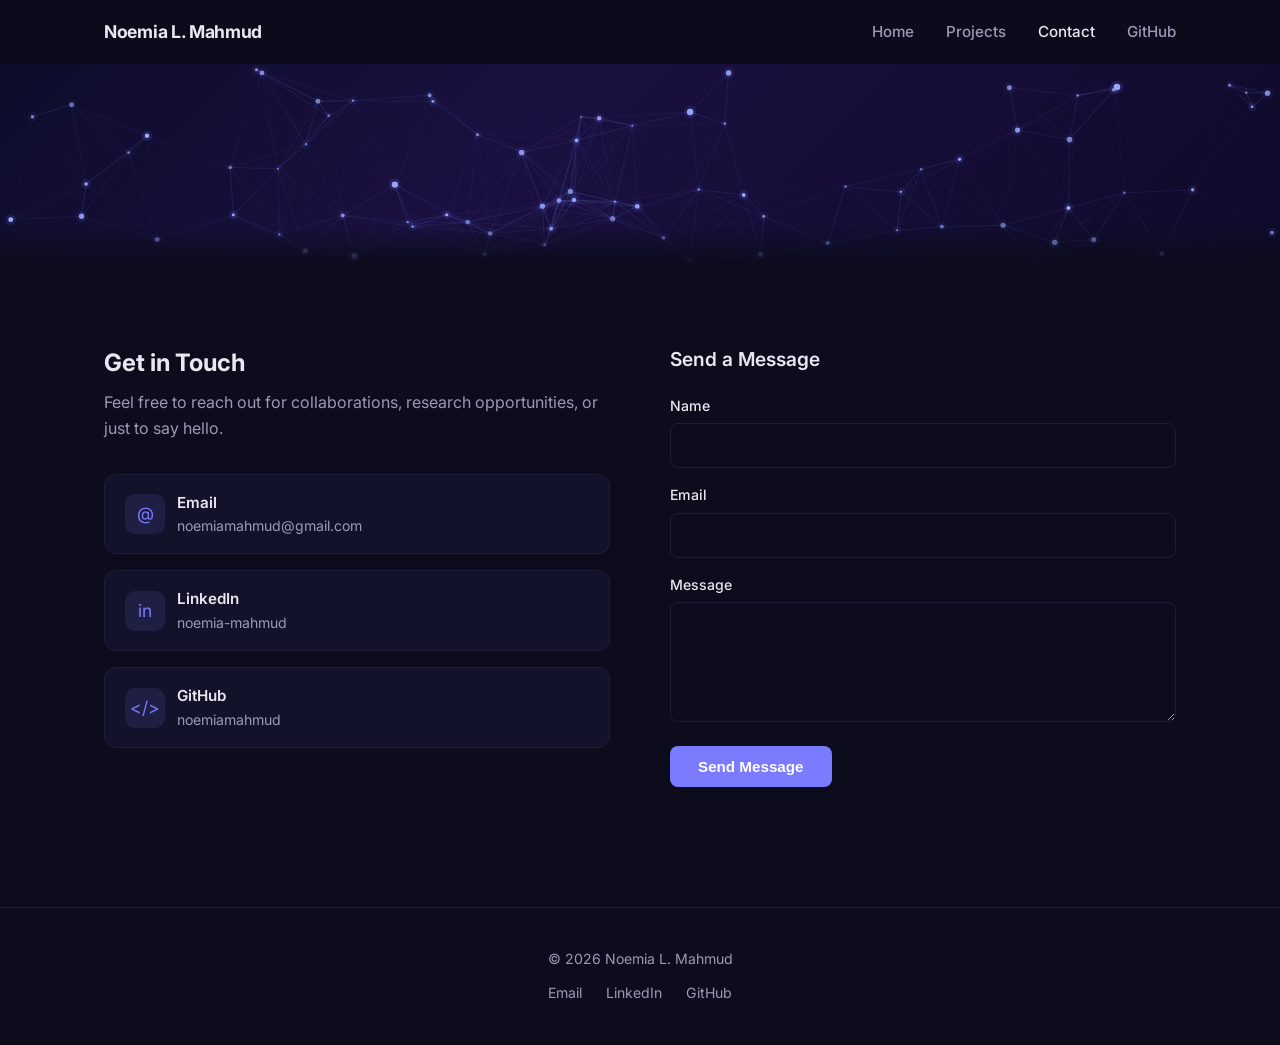
==== contact.html @ 78705b6b "updated README" ====
<!DOCTYPE html>
<html lang="en">
<head>
  <meta charset="UTF-8" />
  <meta name="viewport" content="width=device-width, initial-scale=1.0"/>
  <title>Contact | Noemia L. Mahmud</title>
  <link rel="stylesheet" href="styles.css"/>
  <link rel="preconnect" href="https://fonts.googleapis.com">
  <link rel="preconnect" href="https://fonts.gstatic.com" crossorigin>
  <link href="https://fonts.googleapis.com/css2?family=Inter:wght@400;500;600;700;800&display=swap" rel="stylesheet">
</head>
<body>

  <!-- Navigation -->
  <nav class="navbar">
    <div class="container">
      <a href="index.html" class="nav-logo">Noemia L. Mahmud</a>
      <button class="nav-toggle" aria-label="Toggle navigation">
        <span></span><span></span><span></span>
      </button>
      <ul class="nav-links">
        <li><a href="index.html">Home</a></li>
        <li><a href="projects.html">Projects</a></li>
        <li><a href="contact.html" class="active">Contact</a></li>
        <li><a href="https://github.com/noemiamahmud">GitHub</a></li>
      </ul>
    </div>
  </nav>

  <!-- Animated Neural Banner -->
  <div class="neural-banner">
    <canvas id="neural-canvas"></canvas>
  </div>

  <section class="section">
    <div class="container">
      <div class="contact-layout">

        <div class="contact-info">
          <h2>Get in Touch</h2>
          <p>Feel free to reach out for collaborations, research opportunities, or just to say hello.</p>

          <div class="contact-links">
            <a href="mailto:noemiamahmud@gmail.com" class="contact-link-item">
              <div class="cl-icon">@</div>
              <div>
                <div class="cl-label">Email</div>
                <div class="cl-value">noemiamahmud@gmail.com</div>
              </div>
            </a>

            <a href="https://www.linkedin.com/in/noemia-mahmud-71b5b82b6/" target="_blank" rel="noopener noreferrer" class="contact-link-item">
              <div class="cl-icon">in</div>
              <div>
                <div class="cl-label">LinkedIn</div>
                <div class="cl-value">noemia-mahmud</div>
              </div>
            </a>

            <a href="https://github.com/noemiamahmud" target="_blank" rel="noopener noreferrer" class="contact-link-item">
              <div class="cl-icon">&lt;/&gt;</div>
              <div>
                <div class="cl-label">GitHub</div>
                <div class="cl-value">noemiamahmud</div>
              </div>
            </a>
          </div>
        </div>

        <div class="contact-form">
          <h3>Send a Message</h3>
          <form id="contact-form" onsubmit="handleContactForm(event)">
            <div class="form-group">
              <label for="name">Name</label>
              <input type="text" id="name" name="name" required />
            </div>
            <div class="form-group">
              <label for="email">Email</label>
              <input type="email" id="email" name="email" required />
            </div>
            <div class="form-group">
              <label for="message">Message</label>
              <textarea id="message" name="message" required></textarea>
            </div>
            <button type="submit">Send Message</button>
          </form>
        </div>

      </div>
    </div>
  </section>

  <!-- Footer -->
  <footer class="footer">
    <div class="container">
      <p>&copy; 2026 Noemia L. Mahmud</p>
      <div class="footer-links">
        <a href="mailto:noemiamahmud@gmail.com">Email</a>
        <a href="https://www.linkedin.com/in/noemia-mahmud-71b5b82b6/" target="_blank" rel="noopener noreferrer">LinkedIn</a>
        <a href="https://github.com/noemiamahmud" target="_blank" rel="noopener noreferrer">GitHub</a>
      </div>
    </div>
  </footer>

  <script src="script.js"></script>
</body>
</html>
---- styles.css ----
/* ===== RESET & BASE ===== */
*,
*::before,
*::after {
  box-sizing: border-box;
  margin: 0;
  padding: 0;
}

:root {
  --color-bg: #0c0c1d;
  --color-bg-alt: #12122a;
  --color-text: #e8e8f0;
  --color-text-secondary: #9a9ab4;
  --color-accent: #7b7bff;
  --color-accent-light: rgba(123, 123, 255, 0.12);
  --color-border: #1e1e3a;
  --color-card-bg: #111128;
  --color-placeholder: #16162e;
  --nav-h: 64px;
  --banner-h: 200px;
  --max-w: 1120px;
  --radius: 12px;
  --transition: 0.25s ease;
}

html {
  scroll-behavior: smooth;
}

body {
  font-family: "Inter", "DM Sans", system-ui, -apple-system, sans-serif;
  background: var(--color-bg);
  color: var(--color-text);
  line-height: 1.6;
  -webkit-font-smoothing: antialiased;
}

a {
  color: var(--color-accent);
  text-decoration: none;
  transition: color var(--transition);
}
a:hover {
  color: #9e9eff;
}

img {
  max-width: 100%;
  display: block;
}

/* ===== UTILITIES ===== */
.container {
  max-width: var(--max-w);
  margin: 0 auto;
  padding: 0 24px;
}

.section {
  padding: 80px 0;
}

.section-title {
  font-size: 1.75rem;
  font-weight: 700;
  margin-bottom: 12px;
  color: var(--color-text);
}

.section-subtitle {
  font-size: 1rem;
  color: var(--color-text-secondary);
  margin-bottom: 40px;
}

/* ===== NAVBAR ===== */
.navbar {
  position: fixed;
  top: 0;
  left: 0;
  width: 100%;
  height: var(--nav-h);
  background: rgba(12, 12, 29, 0.92);
  backdrop-filter: blur(12px);
  display: flex;
  align-items: center;
  justify-content: center;
  z-index: 1000;
  transition: box-shadow var(--transition);
}

.navbar.scrolled {
  box-shadow: 0 1px 12px rgba(0, 0, 0, 0.3);
}

.navbar .container {
  display: flex;
  align-items: center;
  justify-content: space-between;
  width: 100%;
}

.nav-logo {
  font-size: 1.1rem;
  font-weight: 700;
  color: var(--color-text);
  letter-spacing: -0.3px;
}

.nav-links {
  display: flex;
  align-items: center;
  gap: 32px;
  list-style: none;
}

.nav-links a {
  color: var(--color-text-secondary);
  font-size: 0.95rem;
  font-weight: 500;
  transition: color var(--transition);
}
.nav-links a:hover,
.nav-links a.active {
  color: var(--color-text);
}

/* Mobile hamburger */
.nav-toggle {
  display: none;
  background: none;
  border: none;
  cursor: pointer;
  padding: 4px;
}
.nav-toggle span {
  display: block;
  width: 22px;
  height: 2px;
  background: var(--color-text);
  margin: 5px 0;
  transition: var(--transition);
  border-radius: 2px;
}

/* ===== NEURAL BANNER ===== */
/* Animated canvas banner with neural network / brain-computer aesthetic.
   The <canvas> is drawn by JS; this just positions and sizes it. */
.neural-banner {
  position: relative;
  width: 100%;
  height: var(--banner-h);
  margin-top: var(--nav-h);
  overflow: hidden;
  background: linear-gradient(135deg, #0d0d2b 0%, #1a1040 40%, #0f0a2a 100%);
}

.neural-banner canvas {
  display: block;
  width: 100%;
  height: 100%;
}

/* Optional: subtle gradient fade at the bottom so it blends into white content */
.neural-banner::after {
  content: "";
  position: absolute;
  bottom: 0;
  left: 0;
  right: 0;
  height: 40px;
  background: linear-gradient(to bottom, transparent, var(--color-bg));
  pointer-events: none;
}

/* ===== HERO ===== */
.hero {
  padding-top: 48px;
  padding-bottom: 40px;
  text-align: center;
}

/* When there is no banner above (sub-pages use padding-top on .section instead) */
.hero-with-banner {
  padding-top: 48px;
}

.hero h1 {
  font-size: clamp(2.2rem, 4vw, 3.2rem);
  font-weight: 800;
  letter-spacing: -0.5px;
  margin-bottom: 8px;
}

.hero .tagline {
  font-size: clamp(1.05rem, 1.8vw, 1.25rem);
  color: var(--color-accent);
  font-weight: 600;
  margin-bottom: 16px;
}

.hero .bio {
  max-width: 640px;
  margin: 0 auto 32px;
  font-size: 1.05rem;
  color: var(--color-text-secondary);
  line-height: 1.7;
}

.hero-links {
  display: flex;
  justify-content: center;
  gap: 16px;
  flex-wrap: wrap;
}

.hero-links a {
  display: inline-flex;
  align-items: center;
  gap: 6px;
  padding: 10px 22px;
  border-radius: 8px;
  font-size: 0.95rem;
  font-weight: 500;
  transition: all var(--transition);
}
.hero-links .btn-primary {
  background: var(--color-accent);
  color: #fff;
}
.hero-links .btn-primary:hover {
  background: #6a6aef;
  color: #fff;
}
.hero-links .btn-secondary {
  background: var(--color-bg-alt);
  color: var(--color-text);
  border: 1px solid var(--color-border);
}
.hero-links .btn-secondary:hover {
  background: var(--color-border);
}

/* ===== ABOUT HEADER (now on home page) ===== */
.about-header {
  display: flex;
  gap: 40px;
  align-items: flex-start;
  margin-bottom: 48px;
}

.about-avatar {
  width: 220px;
  height: 280px;
  border-radius: var(--radius);
  background: var(--color-placeholder);
  display: flex;
  align-items: center;
  justify-content: center;
  color: #999;
  font-size: 0.85rem;
  flex-shrink: 0;
  overflow: hidden;
}
.about-avatar img {
  width: 100%;
  height: 100%;
  object-fit: cover;
  border-radius: var(--radius);
}

.about-intro h1 {
  font-size: 2rem;
  font-weight: 800;
  margin-bottom: 4px;
}

.about-intro .about-degree {
  font-size: 1.05rem;
  color: var(--color-accent);
  font-weight: 600;
  margin-bottom: 8px;
}

.about-intro .about-school {
  font-size: 0.95rem;
  color: var(--color-text-secondary);
  margin-bottom: 12px;
}

.about-intro .about-bio {
  font-size: 0.98rem;
  color: var(--color-text-secondary);
  line-height: 1.7;
}

.about-resume-link {
  display: inline-flex;
  align-items: center;
  gap: 6px;
  margin-top: 16px;
  padding: 10px 22px;
  background: var(--color-accent);
  color: #fff;
  border-radius: 8px;
  font-weight: 500;
  font-size: 0.95rem;
  transition: background var(--transition);
}
.about-resume-link:hover {
  background: #6a6aef;
  color: #fff;
}

/* ===== EXPERIENCE CARDS ===== */
.exp-grid {
  display: grid;
  grid-template-columns: repeat(auto-fill, minmax(320px, 1fr));
  gap: 20px;
}

.exp-card {
  background: var(--color-card-bg);
  border: 1px solid var(--color-border);
  border-left: 3px solid var(--color-accent);
  border-radius: var(--radius);
  padding: 24px 28px;
  transition: transform var(--transition), box-shadow var(--transition), border-color var(--transition);
}
.exp-card:hover {
  transform: translateY(-3px);
  box-shadow: 0 6px 24px rgba(123, 123, 255, 0.12);
  border-left-color: #9e9eff;
}

.exp-card .exp-date {
  display: inline-block;
  font-size: 0.78rem;
  font-weight: 600;
  color: var(--color-accent);
  text-transform: uppercase;
  letter-spacing: 0.5px;
  margin-bottom: 10px;
}

.exp-card h3 {
  font-size: 1.05rem;
  font-weight: 700;
  margin-bottom: 4px;
  color: var(--color-text);
}

.exp-card .exp-company {
  display: block;
  font-size: 0.9rem;
  color: var(--color-text-secondary);
  font-weight: 500;
  margin-bottom: 10px;
}

.exp-card .exp-desc {
  font-size: 0.88rem;
  color: var(--color-text-secondary);
  line-height: 1.6;
}

/* ===== SKILLS GRID ===== */
.skills-section {
  margin-bottom: 48px;
}

.skills-grid {
  display: grid;
  grid-template-columns: repeat(auto-fill, minmax(240px, 1fr));
  gap: 24px;
}

.skill-category {
  background: var(--color-bg-alt);
  border: 1px solid var(--color-border);
  border-radius: var(--radius);
  padding: 24px;
}

.skill-category h3 {
  font-size: 0.95rem;
  font-weight: 600;
  margin-bottom: 12px;
  color: var(--color-text);
}

.skill-category ul {
  list-style: none;
  display: flex;
  flex-wrap: wrap;
  gap: 8px;
}

.skill-category li {
  background: var(--color-card-bg);
  border: 1px solid var(--color-border);
  padding: 4px 12px;
  border-radius: 6px;
  font-size: 0.85rem;
  color: var(--color-text-secondary);
}

/* ===== COMPANY LOGO STRIP (sponsor-row style) ===== */
.logo-strip-section {
  padding: 24px 0;
}

.logo-strip {
  display: flex;
  justify-content: center;
  align-items: center;
  gap: 40px;
  flex-wrap: wrap;
}

.logo-placeholder {
  width: 200px;
  height: 80px;
  display: flex;
  align-items: center;
  justify-content: center;
  overflow: hidden;
}
.logo-placeholder img {
  max-width: 100%;
  max-height: 100%;
  object-fit: contain;
  opacity: 0.5;
  filter: grayscale(100%) brightness(1.8);
  transition: opacity var(--transition), filter var(--transition);
}
.logo-placeholder:hover img {
  opacity: 0.85;
  filter: grayscale(0%) brightness(1);
}
.logo-placeholder span {
  font-size: 0.72rem;
  color: var(--color-text-secondary);
  opacity: 0.4;
}

/* Research interests */
.research-section p {
  font-size: 0.98rem;
  color: var(--color-text-secondary);
  line-height: 1.7;
  max-width: 680px;
}

/* ===== PROJECT CARDS ===== */
.projects-grid {
  display: grid;
  grid-template-columns: repeat(auto-fill, minmax(320px, 1fr));
  gap: 24px;
}

.project-card {
  background: var(--color-card-bg);
  border: 1px solid var(--color-border);
  border-radius: var(--radius);
  overflow: hidden;
  cursor: pointer;
  transition: transform var(--transition), box-shadow var(--transition);
}
.project-card:hover {
  transform: translateY(-4px);
  box-shadow: 0 8px 28px rgba(0, 0, 0, 0.3);
}

.project-card-img {
  width: 100%;
  aspect-ratio: 16 / 10;
  background: var(--color-placeholder);
  display: flex;
  align-items: center;
  justify-content: center;
  color: #999;
  font-size: 0.9rem;
  overflow: hidden;
}
.project-card-img img {
  width: 100%;
  height: 100%;
  object-fit: cover;
}

.project-card-body {
  padding: 20px;
}

/* Featured full-width card (sits above the grid) */
.project-card-featured {
  display: flex;
  margin-bottom: 24px;
  border-left: 3px solid var(--color-accent);
}
.project-card-featured .project-card-img {
  width: 360px;
  flex-shrink: 0;
  aspect-ratio: auto;
  min-height: 200px;
}
.project-card-featured .project-card-body {
  display: flex;
  flex-direction: column;
  justify-content: center;
}
.project-card-featured .project-card-body h3 {
  font-size: 1.3rem;
}

.project-card-summary {
  font-size: 0.9rem;
  color: var(--color-text-secondary);
  margin-top: 10px;
  line-height: 1.6;
}

.project-card-body h3 {
  font-size: 1.05rem;
  font-weight: 600;
  margin-bottom: 6px;
}

.project-card-tag {
  display: inline-block;
  font-size: 0.8rem;
  font-weight: 500;
  color: var(--color-accent);
  background: var(--color-accent-light);
  padding: 3px 10px;
  border-radius: 20px;
}

/* View all CTA */
.view-all {
  text-align: center;
  margin-top: 40px;
}

.view-all a {
  font-weight: 600;
  font-size: 1rem;
  color: var(--color-accent);
}
.view-all a:hover {
  text-decoration: underline;
}

/* ===== FILTER BAR (projects page) ===== */
.filter-bar {
  display: flex;
  gap: 10px;
  flex-wrap: wrap;
  margin-bottom: 32px;
}

.filter-btn {
  background: var(--color-bg-alt);
  border: 1px solid var(--color-border);
  padding: 8px 18px;
  border-radius: 24px;
  font-size: 0.88rem;
  font-weight: 500;
  color: var(--color-text-secondary);
  cursor: pointer;
  transition: all var(--transition);
}
.filter-btn:hover {
  border-color: var(--color-accent);
  color: var(--color-accent);
}
.filter-btn.active {
  background: var(--color-accent);
  color: #fff;
  border-color: var(--color-accent);
}

/* ===== PROJECT MODAL (large, near full-page) ===== */
.modal-overlay {
  display: none;
  position: fixed;
  inset: 0;
  background: rgba(0, 0, 0, 0.7);
  z-index: 2000;
  align-items: stretch;
  justify-content: center;
  padding: 24px;
  cursor: pointer; /* clicking backdrop closes */
}
.modal-overlay.open {
  display: flex;
}

.modal {
  background: var(--color-bg);
  border-radius: 16px;
  max-width: 960px;
  width: 100%;
  margin: auto;
  max-height: calc(100vh - 48px);
  overflow-y: auto;
  padding: 48px;
  position: relative;
  animation: modalIn 0.3s ease;
  cursor: default; /* don't close when clicking inside */
}

@keyframes modalIn {
  from { opacity: 0; transform: translateY(20px) scale(0.96); }
  to { opacity: 1; transform: translateY(0) scale(1); }
}

.modal-close {
  position: sticky;
  top: 0;
  float: right;
  background: var(--color-bg-alt);
  border: 1px solid var(--color-border);
  border-radius: 50%;
  width: 44px;
  height: 44px;
  font-size: 1.3rem;
  cursor: pointer;
  display: flex;
  align-items: center;
  justify-content: center;
  color: var(--color-text-secondary);
  transition: all var(--transition);
  z-index: 10;
  margin-left: auto;
}
.modal-close:hover {
  background: var(--color-border);
  color: var(--color-text);
}

/* Modal rich content */
.modal h2 {
  font-size: 1.8rem;
  font-weight: 700;
  margin-bottom: 10px;
  margin-top: -8px;
}

.modal .modal-tag {
  display: inline-block;
  font-size: 0.85rem;
  font-weight: 500;
  color: var(--color-accent);
  background: var(--color-accent-light);
  padding: 4px 14px;
  border-radius: 20px;
  margin-bottom: 24px;
}

.modal .modal-hero-img {
  width: 100%;
  aspect-ratio: 16 / 9;
  background: var(--color-placeholder);
  border-radius: var(--radius);
  display: flex;
  align-items: center;
  justify-content: center;
  color: #999;
  font-size: 0.9rem;
  margin-bottom: 28px;
  overflow: hidden;
}
.modal .modal-hero-img img {
  width: 100%;
  height: 100%;
  object-fit: cover;
}

.modal .modal-section {
  margin-bottom: 32px;
}

.modal .modal-section h3 {
  font-size: 1.1rem;
  font-weight: 700;
  color: var(--color-text);
  margin-bottom: 12px;
  padding-bottom: 8px;
  border-bottom: 1px solid var(--color-border);
}

.modal .modal-section p {
  font-size: 0.95rem;
  color: var(--color-text-secondary);
  line-height: 1.8;
  margin-bottom: 16px;
}

.modal .modal-section ul {
  list-style: none;
  padding: 0;
  margin-bottom: 16px;
}
.modal .modal-section li {
  font-size: 0.92rem;
  color: var(--color-text-secondary);
  line-height: 1.7;
  padding-left: 18px;
  position: relative;
  margin-bottom: 6px;
}
.modal .modal-section li::before {
  content: "";
  position: absolute;
  left: 0;
  top: 10px;
  width: 6px;
  height: 6px;
  border-radius: 50%;
  background: var(--color-accent);
}

/* Inline image placeholders within modal sections */
.modal .modal-inline-img {
  width: 100%;
  aspect-ratio: 16 / 9;
  background: var(--color-placeholder);
  border-radius: var(--radius);
  display: flex;
  align-items: center;
  justify-content: center;
  color: #777;
  font-size: 0.82rem;
  margin: 16px 0;
  overflow: hidden;
}
.modal .modal-inline-img img {
  width: 100%;
  height: 100%;
  object-fit: cover;
}

/* Side-by-side image row */
.modal .modal-img-row {
  display: grid;
  grid-template-columns: 1fr 1fr;
  gap: 12px;
  margin: 16px 0;
}
.modal .modal-img-row .modal-inline-img {
  margin: 0;
  aspect-ratio: 4 / 3;
}

.modal .modal-tech-list {
  display: flex;
  gap: 8px;
  flex-wrap: wrap;
  margin-bottom: 20px;
}
.modal .modal-tech-list span {
  background: var(--color-bg-alt);
  border: 1px solid var(--color-border);
  padding: 6px 14px;
  border-radius: 6px;
  font-size: 0.85rem;
  color: var(--color-text-secondary);
}

.modal .modal-links {
  display: flex;
  gap: 12px;
  flex-wrap: wrap;
  margin-top: 8px;
}
.modal .modal-links a {
  display: inline-flex;
  align-items: center;
  gap: 4px;
  padding: 10px 20px;
  background: var(--color-accent);
  color: #fff;
  border-radius: 8px;
  font-size: 0.92rem;
  font-weight: 500;
  transition: background var(--transition);
}
.modal .modal-links a:hover {
  background: #6a6aef;
  color: #fff;
}

@media (max-width: 600px) {
  .modal .modal-img-row {
    grid-template-columns: 1fr;
  }
}

/* ===== CONTACT PAGE ===== */
.contact-layout {
  display: grid;
  grid-template-columns: 1fr 1fr;
  gap: 60px;
  align-items: start;
}

.contact-info h2 {
  font-size: 1.5rem;
  font-weight: 700;
  margin-bottom: 8px;
}

.contact-info p {
  color: var(--color-text-secondary);
  margin-bottom: 32px;
  font-size: 1rem;
}

.contact-links {
  display: flex;
  flex-direction: column;
  gap: 16px;
}

.contact-link-item {
  display: flex;
  align-items: center;
  gap: 12px;
  padding: 16px 20px;
  background: var(--color-bg-alt);
  border: 1px solid var(--color-border);
  border-radius: var(--radius);
  transition: all var(--transition);
}
.contact-link-item:hover {
  border-color: var(--color-accent);
  transform: translateX(4px);
  color: var(--color-text);
}

.contact-link-item .cl-icon {
  width: 40px;
  height: 40px;
  border-radius: 10px;
  background: var(--color-accent-light);
  display: flex;
  align-items: center;
  justify-content: center;
  font-size: 1.1rem;
  color: var(--color-accent);
  flex-shrink: 0;
}

.contact-link-item .cl-label {
  font-weight: 600;
  font-size: 0.95rem;
  color: var(--color-text);
}
.contact-link-item .cl-value {
  font-size: 0.88rem;
  color: var(--color-text-secondary);
}

/* Contact form */
.contact-form h3 {
  font-size: 1.2rem;
  font-weight: 600;
  margin-bottom: 20px;
}

.contact-form .form-group {
  margin-bottom: 16px;
}

.contact-form label {
  display: block;
  font-size: 0.88rem;
  font-weight: 500;
  margin-bottom: 6px;
  color: var(--color-text);
}

.contact-form input,
.contact-form textarea {
  width: 100%;
  padding: 12px 16px;
  border: 1px solid var(--color-border);
  border-radius: 8px;
  font-size: 0.95rem;
  font-family: inherit;
  background: var(--color-bg);
  color: var(--color-text);
  transition: border-color var(--transition);
}
.contact-form input:focus,
.contact-form textarea:focus {
  outline: none;
  border-color: var(--color-accent);
}

.contact-form textarea {
  min-height: 120px;
  resize: vertical;
}

.contact-form button {
  display: inline-flex;
  padding: 12px 28px;
  background: var(--color-accent);
  color: #fff;
  border: none;
  border-radius: 8px;
  font-size: 0.95rem;
  font-weight: 600;
  cursor: pointer;
  transition: background var(--transition);
}
.contact-form button:hover {
  background: #6a6aef;
}

/* ===== FOOTER ===== */
.footer {
  padding: 40px 0;
  text-align: center;
  border-top: 1px solid var(--color-border);
  margin-top: 40px;
}

.footer p {
  font-size: 0.88rem;
  color: var(--color-text-secondary);
}

.footer-links {
  display: flex;
  justify-content: center;
  gap: 24px;
  margin-top: 12px;
}

.footer-links a {
  font-size: 0.88rem;
  color: var(--color-text-secondary);
}
.footer-links a:hover {
  color: var(--color-accent);
}

/* ===== RESPONSIVE ===== */
@media (max-width: 900px) {
  .about-header {
    flex-direction: column;
    align-items: center;
    text-align: center;
  }

  .contact-layout {
    grid-template-columns: 1fr;
    gap: 40px;
  }

  .exp-grid {
    grid-template-columns: 1fr;
  }
}

@media (max-width: 768px) {
  /* Mobile nav */
  .nav-links {
    display: none;
    position: absolute;
    top: var(--nav-h);
    left: 0;
    width: 100%;
    background: rgba(12, 12, 29, 0.98);
    backdrop-filter: blur(12px);
    flex-direction: column;
    padding: 16px 24px;
    gap: 16px;
    box-shadow: 0 4px 12px rgba(0, 0, 0, 0.4);
  }
  .nav-links.open {
    display: flex;
  }

  .nav-toggle {
    display: block;
  }

  .project-card-featured {
    flex-direction: column;
  }
  .project-card-featured .project-card-img {
    width: 100%;
    aspect-ratio: 16 / 10;
    min-height: auto;
  }

  .projects-grid {
    grid-template-columns: 1fr;
  }

  .section {
    padding: 48px 0;
  }

  .hero {
    padding-top: 32px;
  }

  .modal {
    padding: 24px;
    margin: 8px;
    max-height: calc(100vh - 16px);
  }

  .modal h2 {
    font-size: 1.4rem;
  }

  .skills-grid {
    grid-template-columns: 1fr;
  }

  :root {
    --banner-h: 140px;
  }
}

@media (max-width: 480px) {
  .container {
    padding: 0 16px;
  }

  .hero h1 {
    font-size: 1.8rem;
  }

  .section-title {
    font-size: 1.4rem;
  }

  .modal {
    padding: 18px;
    border-radius: 12px;
  }

  :root {
    --banner-h: 120px;
  }
}
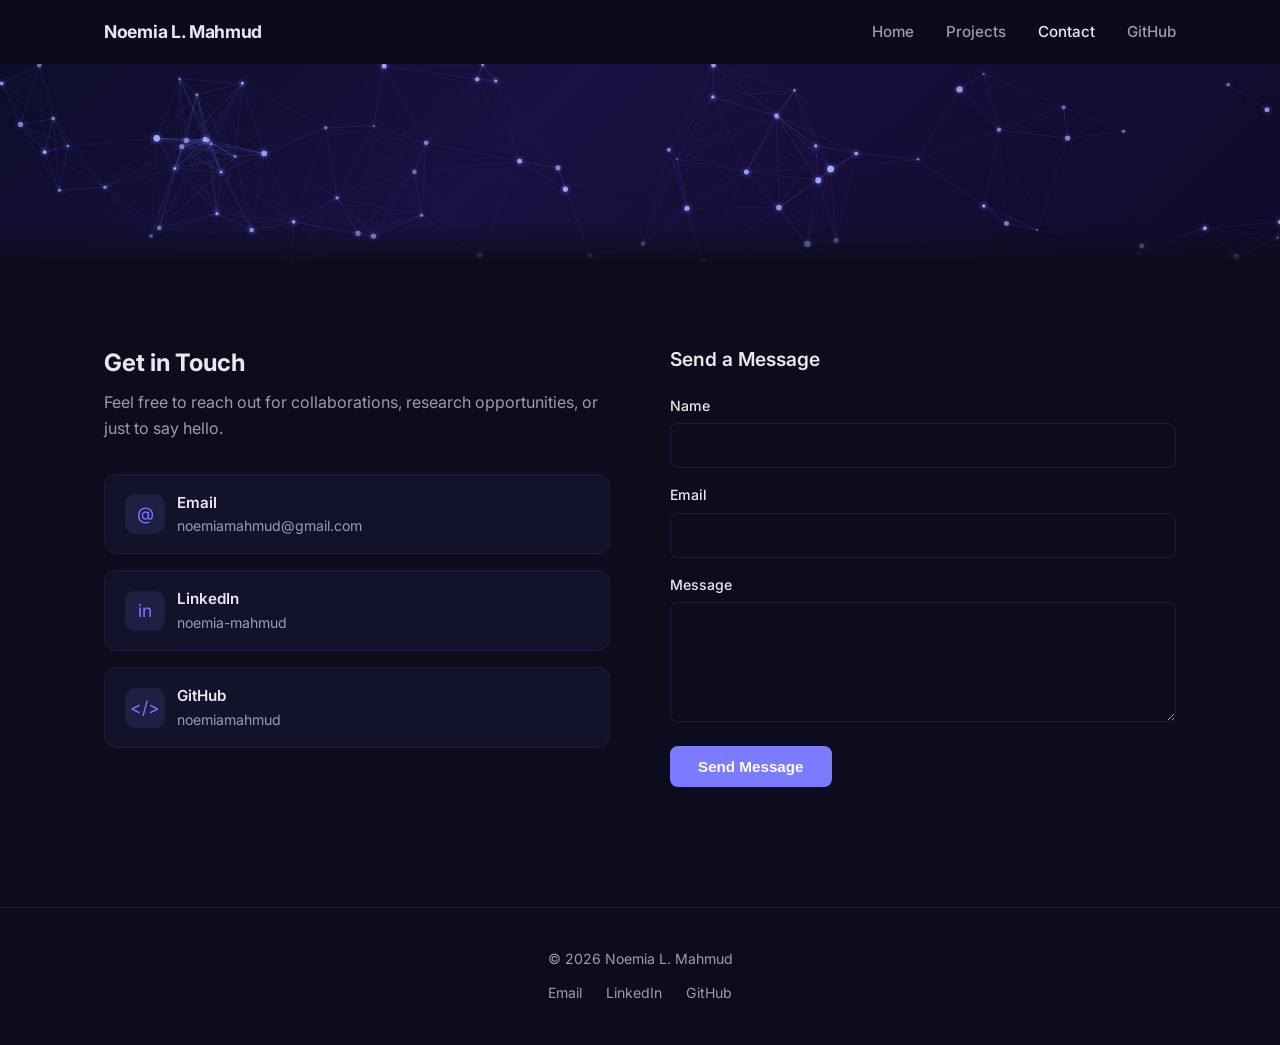
==== commit 16f68d13: "fixed github link" ====
--- a/contact.html
+++ b/contact.html
@@ -22,7 +22,7 @@
         <li><a href="index.html">Home</a></li>
         <li><a href="projects.html">Projects</a></li>
         <li><a href="contact.html" class="active">Contact</a></li>
-        <li><a href="https://github.com/noemiamahmud">GitHub</a></li>
+        <li><a href="https://github.com/noemiamahmud" target="_blank" rel="noopener noreferrer">GitHub</a></li>
       </ul>
     </div>
   </nav>
--- a/styles.css
+++ b/styles.css
@@ -662,21 +662,22 @@
 
 .modal .modal-hero-img {
   width: 100%;
-  aspect-ratio: 16 / 9;
   background: var(--color-placeholder);
   border-radius: var(--radius);
   display: flex;
   align-items: center;
   justify-content: center;
   color: #999;
+  overflow: hidden;
   font-size: 0.9rem;
   margin-bottom: 28px;
   overflow: hidden;
 }
 .modal .modal-hero-img img {
   width: 100%;
-  height: 100%;
-  object-fit: cover;
+  height: auto;
+  display: block;
+  border-radius: var(--radius);
 }
 
 .modal .modal-section {
@@ -726,21 +727,22 @@
 /* Inline image placeholders within modal sections */
 .modal .modal-inline-img {
   width: 100%;
-  aspect-ratio: 16 / 9;
   background: var(--color-placeholder);
   border-radius: var(--radius);
   display: flex;
   align-items: center;
   justify-content: center;
   color: #777;
+  overflow: hidden;
   font-size: 0.82rem;
   margin: 16px 0;
   overflow: hidden;
 }
 .modal .modal-inline-img img {
   width: 100%;
-  height: 100%;
-  object-fit: cover;
+  height: auto;
+  display: block;
+  border-radius: var(--radius);
 }
 
 /* Side-by-side image row */
@@ -752,7 +754,87 @@
 }
 .modal .modal-img-row .modal-inline-img {
   margin: 0;
-  aspect-ratio: 4 / 3;
+}
+
+.modal-project-list {
+  display: flex;
+  flex-direction: column;
+  gap: 16px;
+}
+
+.modal-project-item {
+  display: flex;
+  align-items: center;
+  gap: 20px;
+  padding: 16px;
+  background: var(--color-bg-alt);
+  border: 1px solid var(--color-border);
+  border-radius: var(--radius);
+  transition: border-color 0.2s;
+}
+
+.modal-project-item:hover {
+  border-color: var(--color-accent);
+}
+
+.modal-project-preview {
+  width: 120px;
+  height: 80px;
+  flex-shrink: 0;
+  border-radius: 6px;
+  overflow: hidden;
+  background: var(--color-placeholder);
+}
+
+.modal-project-preview img {
+  width: 100%;
+  height: 100%;
+  object-fit: cover;
+}
+
+.modal-project-info {
+  flex: 1;
+}
+
+.modal-project-info h3 {
+  font-size: 1rem;
+  margin: 0 0 6px 0;
+  color: var(--color-heading);
+}
+
+.modal-project-info a {
+  font-size: 0.85rem;
+  color: var(--color-accent);
+  text-decoration: none;
+}
+
+.modal-project-info a:hover {
+  text-decoration: underline;
+}
+
+@media (max-width: 480px) {
+  .modal-project-item {
+    flex-direction: column;
+    align-items: flex-start;
+  }
+  .modal-project-preview {
+    width: 100%;
+    height: 140px;
+  }
+}
+
+.modal-video {
+  width: 100%;
+  border-radius: var(--radius);
+  display: block;
+}
+
+.modal-iframe {
+  width: 100%;
+  height: 500px;
+  border: 1px solid var(--color-border);
+  border-radius: var(--radius);
+  background: #fff;
 }
 
 .modal .modal-tech-list {
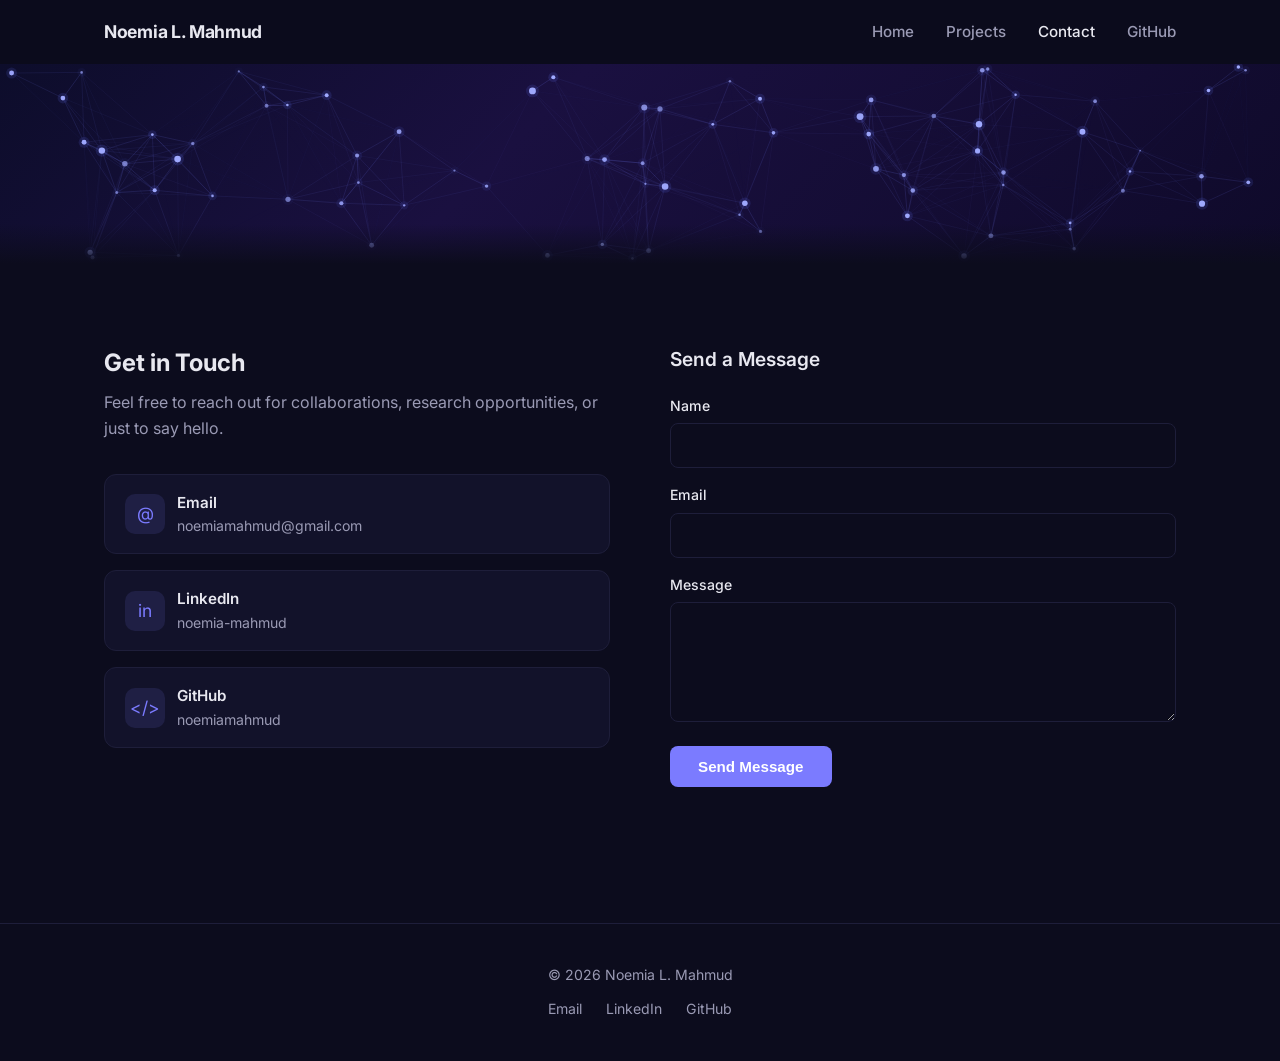
==== commit 4b0a7fda: "fixed formspree" ====
--- a/contact.html
+++ b/contact.html
@@ -69,7 +69,7 @@
 
         <div class="contact-form">
           <h3>Send a Message</h3>
-          <form id="contact-form" onsubmit="handleContactForm(event)">
+          <form id="contact-form" action="https://formspree.io/f/xeepzbjg" method="POST">
             <div class="form-group">
               <label for="name">Name</label>
               <input type="text" id="name" name="name" required />
@@ -82,7 +82,10 @@
               <label for="message">Message</label>
               <textarea id="message" name="message" required></textarea>
             </div>
+            <input type="hidden" name="_subject" value="New message from portfolio contact form" />
+            <input type="hidden" name="_next" value="" id="form-next-url" />
             <button type="submit">Send Message</button>
+            <p id="form-status" style="margin-top:1rem;"></p>
           </form>
         </div>
 
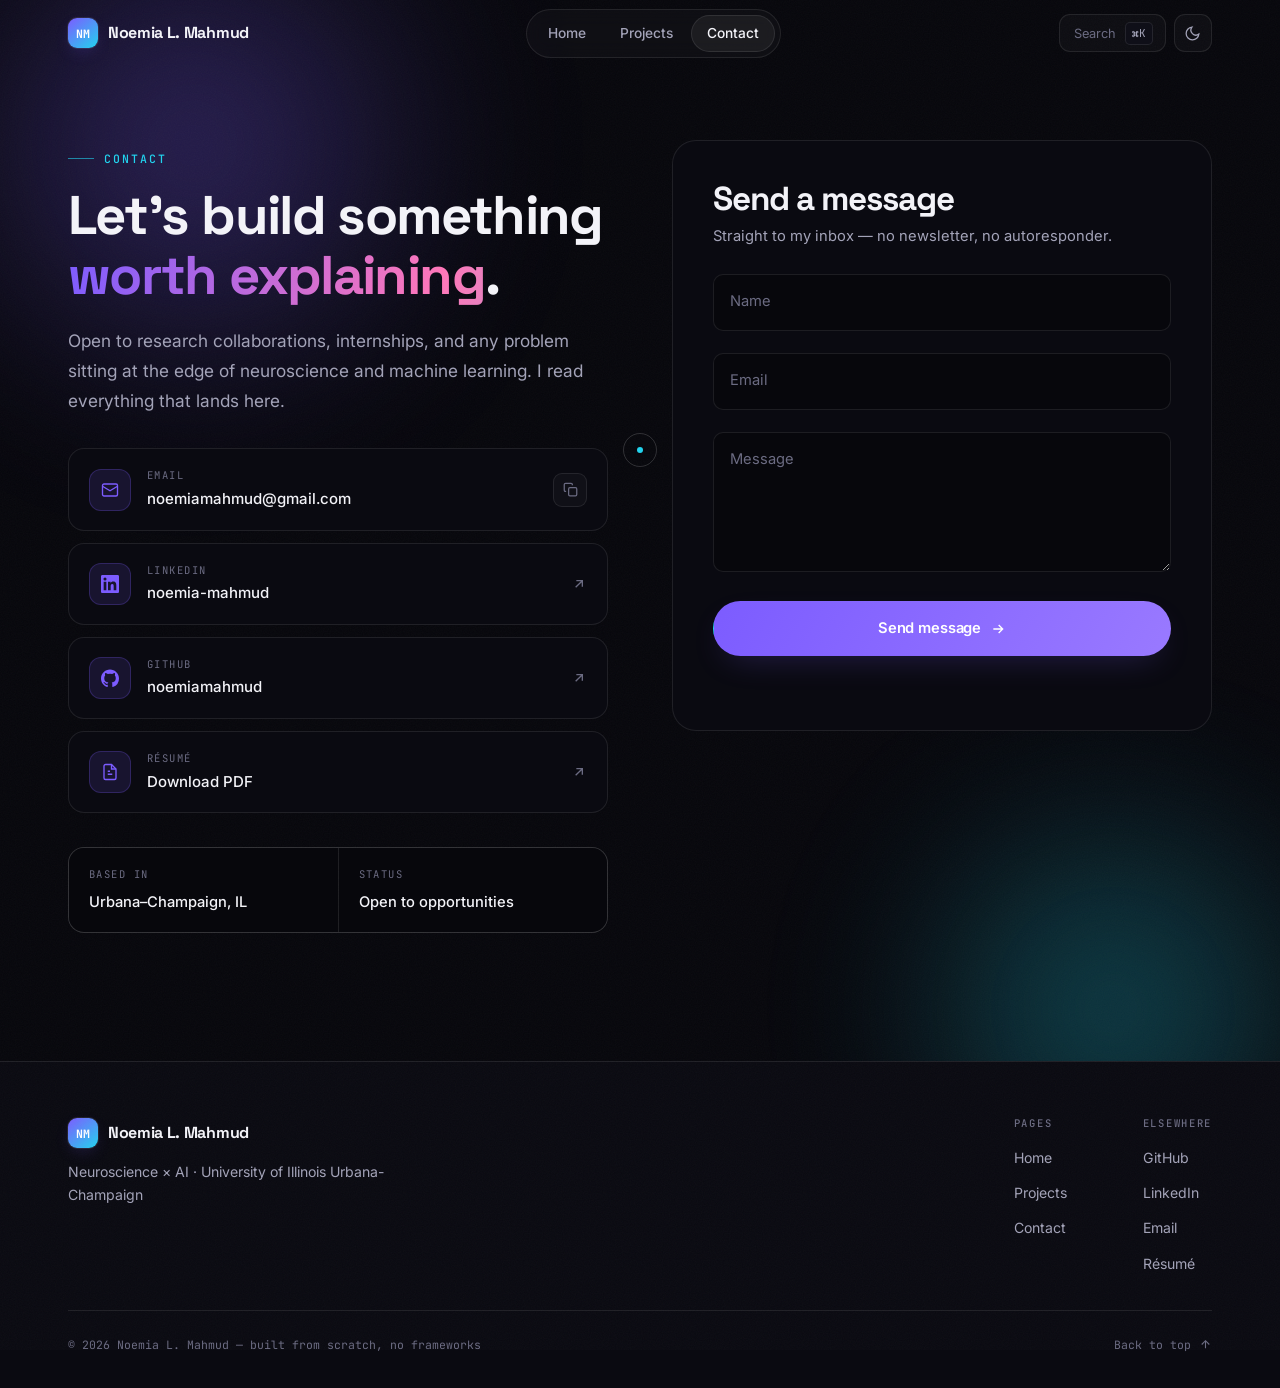
==== commit c26ec179: "Redesign portfolio: new design system, GitHub activity panel, faster loads Rebuild the site around a" ====
--- a/contact.html
+++ b/contact.html
@@ -1,110 +1,235 @@
 <!DOCTYPE html>
-<html lang="en">
+<html lang="en" data-theme="dark">
 <head>
   <meta charset="UTF-8" />
-  <meta name="viewport" content="width=device-width, initial-scale=1.0"/>
-  <title>Contact | Noemia L. Mahmud</title>
-  <link rel="stylesheet" href="styles.css"/>
-  <link rel="preconnect" href="https://fonts.googleapis.com">
-  <link rel="preconnect" href="https://fonts.gstatic.com" crossorigin>
-  <link href="https://fonts.googleapis.com/css2?family=Inter:wght@400;500;600;700;800&display=swap" rel="stylesheet">
+  <meta name="viewport" content="width=device-width, initial-scale=1.0" />
+  <title>Contact — Noemia L. Mahmud</title>
+  <meta name="description" content="Get in touch with Noemia L. Mahmud about research collaborations, internships, and engineering work at the intersection of neuroscience and AI." />
+  <meta name="theme-color" content="#07070c" />
+
+  <meta property="og:type" content="website" />
+  <meta property="og:title" content="Contact — Noemia L. Mahmud" />
+  <meta property="og:description" content="Research collaborations, internships, and interesting problems." />
+  <meta property="og:image" content="img/portrait.jpg" />
+  <meta name="twitter:card" content="summary_large_image" />
+
+  <link rel="preconnect" href="https://fonts.googleapis.com" />
+  <link rel="preconnect" href="https://fonts.gstatic.com" crossorigin />
+  <link href="https://fonts.googleapis.com/css2?family=Inter:wght@400;500;600&family=Space+Grotesk:wght@500;700&family=JetBrains+Mono:wght@400;500&display=swap" rel="stylesheet" />
+  <link rel="stylesheet" href="styles.css" />
+
+  <script>
+    (function () {
+      try {
+        // Dark is the designed default; light is opt-in via the toggle.
+        var t = localStorage.getItem('theme');
+        if (t) document.documentElement.dataset.theme = t;
+      } catch (e) {}
+    })();
+  </script>
 </head>
 <body>
-
-  <!-- Navigation -->
+  <a class="skip-link" href="#main">Skip to content</a>
+
+  <div class="grain" aria-hidden="true"></div>
+  <div class="scroll-progress" aria-hidden="true"></div>
+  <div class="cursor-dot" aria-hidden="true"></div>
+  <div class="cursor-ring" aria-hidden="true"></div>
+
+  <!-- ===== NAV ===== -->
   <nav class="navbar">
     <div class="container">
-      <a href="index.html" class="nav-logo">Noemia L. Mahmud</a>
-      <button class="nav-toggle" aria-label="Toggle navigation">
-        <span></span><span></span><span></span>
-      </button>
+      <a href="index.html" class="nav-logo">
+        <span class="mark">NM</span>
+        <span>Noemia L. Mahmud</span>
+      </a>
+
       <ul class="nav-links">
         <li><a href="index.html">Home</a></li>
         <li><a href="projects.html">Projects</a></li>
         <li><a href="contact.html" class="active">Contact</a></li>
-        <li><a href="https://github.com/noemiamahmud" target="_blank" rel="noopener noreferrer">GitHub</a></li>
       </ul>
+
+      <div class="nav-right">
+        <button class="kbd-btn" data-open-cmdk aria-label="Open command menu">
+          <span>Search</span><kbd>⌘K</kbd>
+        </button>
+        <button class="icon-btn" id="theme-toggle" aria-label="Switch to light theme">
+          <svg class="i-moon" viewBox="0 0 24 24" fill="none" stroke="currentColor" stroke-width="1.8"><path d="M21 12.79A9 9 0 1 1 11.21 3 7 7 0 0 0 21 12.79z"/></svg>
+          <svg class="i-sun" viewBox="0 0 24 24" fill="none" stroke="currentColor" stroke-width="1.8"><circle cx="12" cy="12" r="4"/><path d="M12 2v2M12 20v2M4.9 4.9l1.4 1.4M17.7 17.7l1.4 1.4M2 12h2M20 12h2M4.9 19.1l1.4-1.4M17.7 6.3l1.4-1.4"/></svg>
+        </button>
+        <button class="nav-toggle" aria-label="Toggle navigation" aria-expanded="false">
+          <span></span><span></span><span></span>
+        </button>
+      </div>
     </div>
   </nav>
 
-  <!-- Animated Neural Banner -->
-  <div class="neural-banner">
-    <canvas id="neural-canvas"></canvas>
-  </div>
-
-  <section class="section">
-    <div class="container">
-      <div class="contact-layout">
-
-        <div class="contact-info">
-          <h2>Get in Touch</h2>
-          <p>Feel free to reach out for collaborations, research opportunities, or just to say hello.</p>
-
-          <div class="contact-links">
-            <a href="mailto:noemiamahmud@gmail.com" class="contact-link-item">
-              <div class="cl-icon">@</div>
-              <div>
-                <div class="cl-label">Email</div>
-                <div class="cl-value">noemiamahmud@gmail.com</div>
+  <main id="main">
+    <section class="section" style="padding-top: calc(var(--nav-h) + 72px);">
+      <div class="aurora" aria-hidden="true"><span class="b1"></span><span class="b2"></span></div>
+
+      <div class="container" style="position:relative; z-index:2;">
+        <div class="contact-grid">
+
+          <div data-stagger>
+            <span class="eyebrow" data-reveal="fade">Contact</span>
+            <h1 class="h-lg" data-reveal>Let's build something <span class="grad">worth explaining</span>.</h1>
+            <p class="lede" data-reveal>
+              Open to research collaborations, internships, and any problem sitting at the edge of
+              neuroscience and machine learning. I read everything that lands here.
+            </p>
+
+            <div class="contact-links">
+              <a href="mailto:noemiamahmud@gmail.com" class="contact-item" data-reveal="left">
+                <span class="ci-icon">
+                  <svg viewBox="0 0 24 24" fill="none" stroke="currentColor" stroke-width="1.8"><rect x="2" y="4" width="20" height="16" rx="2"/><path d="m22 7-10 6L2 7"/></svg>
+                </span>
+                <span class="ci-body">
+                  <span class="ci-label">Email</span>
+                  <span class="ci-value">noemiamahmud@gmail.com</span>
+                </span>
+                <button class="copy-btn" data-copy="noemiamahmud@gmail.com" aria-label="Copy email address">
+                  <svg viewBox="0 0 24 24" fill="none" stroke="currentColor" stroke-width="2"><rect x="9" y="9" width="13" height="13" rx="2"/><path d="M5 15H4a2 2 0 0 1-2-2V4a2 2 0 0 1 2-2h9a2 2 0 0 1 2 2v1"/></svg>
+                </button>
+              </a>
+
+              <a href="https://www.linkedin.com/in/noemia-mahmud-71b5b82b6/" target="_blank" rel="noopener noreferrer" class="contact-item" data-reveal="left">
+                <span class="ci-icon">
+                  <svg viewBox="0 0 24 24" fill="currentColor"><path d="M20.45 20.45h-3.56v-5.57c0-1.33-.02-3.04-1.85-3.04-1.85 0-2.13 1.45-2.13 2.94v5.67H9.35V9h3.41v1.56h.05c.48-.9 1.63-1.85 3.36-1.85 3.59 0 4.25 2.36 4.25 5.44v6.3zM5.34 7.43a2.06 2.06 0 1 1 0-4.13 2.06 2.06 0 0 1 0 4.13zM7.12 20.45H3.55V9h3.57v11.45zM22.22 0H1.77C.79 0 0 .77 0 1.72v20.56C0 23.23.79 24 1.77 24h20.45c.98 0 1.78-.77 1.78-1.72V1.72C24 .77 23.2 0 22.22 0z"/></svg>
+                </span>
+                <span class="ci-body">
+                  <span class="ci-label">LinkedIn</span>
+                  <span class="ci-value">noemia-mahmud</span>
+                </span>
+                <span class="ci-arrow">
+                  <svg width="16" height="16" viewBox="0 0 24 24" fill="none" stroke="currentColor" stroke-width="2"><path d="M7 17 17 7M8 7h9v9"/></svg>
+                </span>
+              </a>
+
+              <a href="https://github.com/noemiamahmud" target="_blank" rel="noopener noreferrer" class="contact-item" data-reveal="left">
+                <span class="ci-icon">
+                  <svg viewBox="0 0 24 24" fill="currentColor"><path d="M12 .5C5.37.5 0 5.87 0 12.5c0 5.3 3.44 9.8 8.21 11.39.6.11.82-.26.82-.58v-2.23c-3.34.73-4.04-1.42-4.04-1.42-.55-1.39-1.34-1.76-1.34-1.76-1.09-.75.08-.73.08-.73 1.2.08 1.84 1.24 1.84 1.24 1.07 1.84 2.81 1.31 3.5 1 .11-.78.42-1.31.76-1.61-2.67-.3-5.47-1.34-5.47-5.96 0-1.32.47-2.39 1.24-3.23-.12-.31-.54-1.53.12-3.18 0 0 1.01-.32 3.3 1.23a11.5 11.5 0 0 1 6.01 0c2.29-1.55 3.3-1.23 3.3-1.23.66 1.65.24 2.87.12 3.18.77.84 1.24 1.91 1.24 3.23 0 4.63-2.81 5.65-5.49 5.95.43.37.82 1.1.82 2.22v3.29c0 .32.21.7.83.58A12.01 12.01 0 0 0 24 12.5C24 5.87 18.63.5 12 .5z"/></svg>
+                </span>
+                <span class="ci-body">
+                  <span class="ci-label">GitHub</span>
+                  <span class="ci-value">noemiamahmud</span>
+                </span>
+                <span class="ci-arrow">
+                  <svg width="16" height="16" viewBox="0 0 24 24" fill="none" stroke="currentColor" stroke-width="2"><path d="M7 17 17 7M8 7h9v9"/></svg>
+                </span>
+              </a>
+
+              <a href="https://drive.google.com/file/d/1a5KK6eg_4d5hkI7UKKVegxdsf7iyWWrS/view?usp=sharing" target="_blank" rel="noopener noreferrer" class="contact-item" data-reveal="left">
+                <span class="ci-icon">
+                  <svg viewBox="0 0 24 24" fill="none" stroke="currentColor" stroke-width="1.8"><path d="M14 2H6a2 2 0 0 0-2 2v16a2 2 0 0 0 2 2h12a2 2 0 0 0 2-2V8z"/><path d="M14 2v6h6M9 15h6M9 11h3"/></svg>
+                </span>
+                <span class="ci-body">
+                  <span class="ci-label">Résumé</span>
+                  <span class="ci-value">Download PDF</span>
+                </span>
+                <span class="ci-arrow">
+                  <svg width="16" height="16" viewBox="0 0 24 24" fill="none" stroke="currentColor" stroke-width="2"><path d="M7 17 17 7M8 7h9v9"/></svg>
+                </span>
+              </a>
+            </div>
+
+            <dl class="about-facts" data-reveal>
+              <div><dt>Based in</dt><dd>Urbana–Champaign, IL</dd></div>
+              <div><dt>Status</dt><dd>Open to opportunities</dd></div>
+            </dl>
+          </div>
+
+          <div class="form-card" data-reveal="scale">
+            <h2 class="h-md" style="margin-bottom:6px;">Send a message</h2>
+            <p style="color:var(--tx-2); font-size:.92rem; margin-bottom:26px;">
+              Straight to my inbox — no newsletter, no autoresponder.
+            </p>
+
+            <form id="contact-form" action="https://formspree.io/f/xeepzbjg" method="POST" novalidate>
+              <div class="field">
+                <input type="text" id="name" name="name" placeholder=" " required autocomplete="name" />
+                <label for="name">Name</label>
               </div>
-            </a>
-
-            <a href="https://www.linkedin.com/in/noemia-mahmud-71b5b82b6/" target="_blank" rel="noopener noreferrer" class="contact-link-item">
-              <div class="cl-icon">in</div>
-              <div>
-                <div class="cl-label">LinkedIn</div>
-                <div class="cl-value">noemia-mahmud</div>
+              <div class="field">
+                <input type="email" id="email" name="email" placeholder=" " required autocomplete="email" />
+                <label for="email">Email</label>
               </div>
-            </a>
-
-            <a href="https://github.com/noemiamahmud" target="_blank" rel="noopener noreferrer" class="contact-link-item">
-              <div class="cl-icon">&lt;/&gt;</div>
-              <div>
-                <div class="cl-label">GitHub</div>
-                <div class="cl-value">noemiamahmud</div>
+              <div class="field">
+                <textarea id="message" name="message" placeholder=" " required></textarea>
+                <label for="message">Message</label>
               </div>
-            </a>
-          </div>
+              <input type="hidden" name="_subject" value="New message from portfolio contact form" />
+
+              <button type="submit" class="btn btn--primary" style="width:100%;">
+                Send message
+                <svg class="arrow" viewBox="0 0 24 24" fill="none" stroke="currentColor" stroke-width="2"><path d="M5 12h14M13 6l6 6-6 6"/></svg>
+              </button>
+              <p id="form-status" class="form-status" role="status" aria-live="polite"></p>
+            </form>
+          </div>
+
         </div>
-
-        <div class="contact-form">
-          <h3>Send a Message</h3>
-          <form id="contact-form" action="https://formspree.io/f/xeepzbjg" method="POST">
-            <div class="form-group">
-              <label for="name">Name</label>
-              <input type="text" id="name" name="name" required />
-            </div>
-            <div class="form-group">
-              <label for="email">Email</label>
-              <input type="email" id="email" name="email" required />
-            </div>
-            <div class="form-group">
-              <label for="message">Message</label>
-              <textarea id="message" name="message" required></textarea>
-            </div>
-            <input type="hidden" name="_subject" value="New message from portfolio contact form" />
-            <input type="hidden" name="_next" value="" id="form-next-url" />
-            <button type="submit">Send Message</button>
-            <p id="form-status" style="margin-top:1rem;"></p>
-          </form>
-        </div>
-
-      </div>
-    </div>
-  </section>
-
-  <!-- Footer -->
+      </div>
+    </section>
+  </main>
+
+  <!-- ===== FOOTER ===== -->
   <footer class="footer">
     <div class="container">
-      <p>&copy; 2026 Noemia L. Mahmud</p>
-      <div class="footer-links">
-        <a href="mailto:noemiamahmud@gmail.com">Email</a>
-        <a href="https://www.linkedin.com/in/noemia-mahmud-71b5b82b6/" target="_blank" rel="noopener noreferrer">LinkedIn</a>
-        <a href="https://github.com/noemiamahmud" target="_blank" rel="noopener noreferrer">GitHub</a>
+      <div class="footer-top">
+        <div class="footer-brand">
+          <a href="index.html" class="nav-logo"><span class="mark">NM</span><span>Noemia L. Mahmud</span></a>
+          <p>Neuroscience × AI · University of Illinois Urbana-Champaign</p>
+        </div>
+        <div class="footer-cols">
+          <div class="footer-col">
+            <h4>Pages</h4>
+            <ul>
+              <li><a href="index.html">Home</a></li>
+              <li><a href="projects.html">Projects</a></li>
+              <li><a href="contact.html">Contact</a></li>
+            </ul>
+          </div>
+          <div class="footer-col">
+            <h4>Elsewhere</h4>
+            <ul>
+              <li><a href="https://github.com/noemiamahmud" target="_blank" rel="noopener noreferrer">GitHub</a></li>
+              <li><a href="https://www.linkedin.com/in/noemia-mahmud-71b5b82b6/" target="_blank" rel="noopener noreferrer">LinkedIn</a></li>
+              <li><a href="mailto:noemiamahmud@gmail.com">Email</a></li>
+              <li><a href="https://drive.google.com/file/d/1a5KK6eg_4d5hkI7UKKVegxdsf7iyWWrS/view?usp=sharing" target="_blank" rel="noopener noreferrer">Résumé</a></li>
+            </ul>
+          </div>
+        </div>
+      </div>
+      <div class="footer-bottom">
+        <span>© 2026 Noemia L. Mahmud — built from scratch, no frameworks</span>
+        <button class="to-top">
+          Back to top
+          <svg viewBox="0 0 24 24" fill="none" stroke="currentColor" stroke-width="2"><path d="M12 19V5M5 12l7-7 7 7"/></svg>
+        </button>
       </div>
     </div>
   </footer>
 
-  <script src="script.js"></script>
+  <!-- ===== COMMAND PALETTE ===== -->
+  <div class="cmdk" id="cmdk" aria-hidden="true" role="dialog" aria-modal="true" aria-label="Command menu">
+    <div class="cmdk-panel">
+      <div class="cmdk-input">
+        <svg viewBox="0 0 24 24" fill="none" stroke="currentColor" stroke-width="2"><circle cx="11" cy="11" r="7"/><path d="m21 21-4.3-4.3"/></svg>
+        <input type="text" placeholder="Search projects, pages, actions…" aria-label="Search" />
+      </div>
+      <div class="cmdk-list" role="listbox"></div>
+      <div class="cmdk-foot">
+        <span><kbd>↑</kbd><kbd>↓</kbd> navigate</span>
+        <span><kbd>↵</kbd> select</span>
+        <span><kbd>esc</kbd> close</span>
+      </div>
+    </div>
+  </div>
+
+  <div class="toast" id="toast" role="status" aria-live="polite"></div>
+
+  <script src="script.js" defer></script>
 </body>
 </html>
--- a/styles.css
+++ b/styles.css
@@ -1,1137 +1,2130 @@
-/* ===== RESET & BASE ===== */
+/* =============================================================
+   Noemia L. Mahmud — Portfolio
+   Design system: "neural editorial"
+   - Dark-first, light theme via [data-theme="light"]
+   - All motion gated behind prefers-reduced-motion
+   ============================================================= */
+
+/* ===== 1. RESET ===== */
 *,
 *::before,
-*::after {
-  box-sizing: border-box;
-  margin: 0;
-  padding: 0;
-}
-
+*::after { box-sizing: border-box; margin: 0; padding: 0; }
+
+html { scroll-behavior: smooth; -webkit-text-size-adjust: 100%; }
+@media (prefers-reduced-motion: reduce) { html { scroll-behavior: auto; } }
+
+img, svg, video { display: block; max-width: 100%; }
+button, input, textarea { font: inherit; color: inherit; }
+ul { list-style: none; }
+
+/* Cross-document view transitions (Chromium); harmless elsewhere. */
+@view-transition { navigation: auto; }
+
+/* ===== 2. TOKENS ===== */
 :root {
-  --color-bg: #0c0c1d;
-  --color-bg-alt: #12122a;
-  --color-text: #e8e8f0;
-  --color-text-secondary: #9a9ab4;
-  --color-accent: #7b7bff;
-  --color-accent-light: rgba(123, 123, 255, 0.12);
-  --color-border: #1e1e3a;
-  --color-card-bg: #111128;
-  --color-placeholder: #16162e;
-  --nav-h: 64px;
-  --banner-h: 200px;
-  --max-w: 1120px;
-  --radius: 12px;
-  --transition: 0.25s ease;
-}
-
-html {
-  scroll-behavior: smooth;
-}
-
+  /* surfaces */
+  --bg:        #07070c;
+  --bg-1:      #0a0a11;
+  --bg-2:      #0f0f18;
+  --surface:   rgba(255, 255, 255, 0.028);
+  --surface-2: rgba(255, 255, 255, 0.055);
+  --line:      rgba(255, 255, 255, 0.09);
+  --line-2:    rgba(255, 255, 255, 0.16);
+
+  /* type */
+  --tx:   #f3f3f8;
+  --tx-2: #a3a3b8;
+  --tx-3: #6b6b82;
+
+  /* accents */
+  --a1: #7c5cff;   /* violet — primary */
+  --a2: #22d3ee;   /* cyan — secondary */
+  --a3: #ff77b9;   /* pink — sparing */
+  --a1-soft: rgba(124, 92, 255, 0.13);
+  --a2-soft: rgba(34, 211, 238, 0.12);
+  --on-accent: #ffffff;
+
+  --glow: rgba(124, 92, 255, 0.30);
+  --shadow-sm: 0 2px 8px rgba(0, 0, 0, 0.35);
+  --shadow-lg: 0 32px 70px -24px rgba(0, 0, 0, 0.85);
+
+  /* fonts */
+  --f-display: "Space Grotesk", "Inter", system-ui, sans-serif;
+  --f-body:    "Inter", system-ui, -apple-system, sans-serif;
+  --f-mono:    "JetBrains Mono", ui-monospace, SFMono-Regular, Menlo, monospace;
+
+  /* metrics */
+  --nav-h: 68px;
+  --max-w: 1200px;
+  --pad: 28px;
+  --r-sm: 10px;
+  --r:    16px;
+  --r-lg: 24px;
+
+  /* motion */
+  --e-out: cubic-bezier(0.22, 1, 0.36, 1);
+  --e-io:  cubic-bezier(0.65, 0, 0.35, 1);
+  --t: 0.4s var(--e-out);
+}
+
+[data-theme="light"] {
+  --bg:        #f8f8f5;
+  --bg-1:      #ffffff;
+  --bg-2:      #f1f1ed;
+  --surface:   rgba(12, 12, 26, 0.025);
+  --surface-2: rgba(12, 12, 26, 0.05);
+  --line:      rgba(12, 12, 26, 0.11);
+  --line-2:    rgba(12, 12, 26, 0.2);
+
+  --tx:   #0d0d15;
+  --tx-2: #4e4e60;
+  --tx-3: #7b7b8d;
+
+  --a1: #5b34e8;
+  --a2: #0891b2;
+  --a3: #db2777;
+  --a1-soft: rgba(91, 52, 232, 0.09);
+  --a2-soft: rgba(8, 145, 178, 0.09);
+
+  --glow: rgba(91, 52, 232, 0.22);
+  --shadow-sm: 0 2px 8px rgba(20, 20, 45, 0.08);
+  --shadow-lg: 0 30px 60px -26px rgba(20, 20, 60, 0.28);
+}
+
+/* ===== 3. BASE ===== */
 body {
-  font-family: "Inter", "DM Sans", system-ui, -apple-system, sans-serif;
-  background: var(--color-bg);
-  color: var(--color-text);
-  line-height: 1.6;
+  font-family: var(--f-body);
+  background: var(--bg);
+  color: var(--tx);
+  line-height: 1.65;
+  font-size: 16px;
+  overflow-x: hidden;
   -webkit-font-smoothing: antialiased;
-}
-
-a {
-  color: var(--color-accent);
-  text-decoration: none;
-  transition: color var(--transition);
-}
-a:hover {
-  color: #9e9eff;
-}
-
-img {
-  max-width: 100%;
-  display: block;
-}
-
-/* ===== UTILITIES ===== */
+  -moz-osx-font-smoothing: grayscale;
+  transition: background 0.5s var(--e-io), color 0.5s var(--e-io);
+}
+
+a { color: inherit; text-decoration: none; }
+
+::selection { background: var(--a1); color: #fff; }
+
+:focus-visible {
+  outline: 2px solid var(--a2);
+  outline-offset: 3px;
+  border-radius: 4px;
+}
+
+/* Scrollbar */
+::-webkit-scrollbar { width: 10px; height: 10px; }
+::-webkit-scrollbar-track { background: var(--bg); }
+::-webkit-scrollbar-thumb {
+  background: var(--line-2);
+  border-radius: 10px;
+  border: 3px solid var(--bg);
+}
+::-webkit-scrollbar-thumb:hover { background: var(--a1); }
+
+.skip-link {
+  position: fixed;
+  top: 10px; left: 10px;
+  z-index: 10000;
+  padding: 10px 18px;
+  background: var(--a1);
+  color: #fff;
+  border-radius: 8px;
+  font-size: 0.85rem;
+  font-weight: 600;
+  transform: translateY(-200%);
+  transition: transform 0.25s var(--e-out);
+}
+.skip-link:focus-visible { transform: translateY(0); }
+
+/* ===== 4. LAYOUT PRIMITIVES ===== */
 .container {
+  width: 100%;
   max-width: var(--max-w);
-  margin: 0 auto;
-  padding: 0 24px;
+  margin-inline: auto;
+  padding-inline: var(--pad);
 }
 
 .section {
-  padding: 80px 0;
-}
-
-.section-title {
-  font-size: 1.75rem;
+  position: relative;
+  padding-block: clamp(72px, 10vw, 140px);
+}
+.section--tight { padding-block: clamp(56px, 7vw, 90px); }
+.section--alt { background: var(--bg-1); }
+.section--alt::before,
+.section--alt::after {
+  content: "";
+  position: absolute;
+  left: 0; right: 0;
+  height: 1px;
+  background: linear-gradient(90deg, transparent, var(--line), transparent);
+}
+.section--alt::before { top: 0; }
+.section--alt::after { bottom: 0; }
+
+/* Eyebrow / mono label */
+.eyebrow {
+  display: inline-flex;
+  align-items: center;
+  gap: 10px;
+  font-family: var(--f-mono);
+  font-size: 0.72rem;
+  font-weight: 500;
+  letter-spacing: 0.18em;
+  text-transform: uppercase;
+  color: var(--a2);
+  margin-bottom: 18px;
+}
+.eyebrow::before {
+  content: "";
+  width: 26px;
+  height: 1px;
+  background: currentColor;
+  opacity: 0.6;
+}
+
+.section-head { max-width: 640px; margin-bottom: clamp(40px, 5vw, 64px); }
+.section-head--wide { max-width: 780px; }
+
+h1, h2, h3, h4 {
+  font-family: var(--f-display);
   font-weight: 700;
-  margin-bottom: 12px;
-  color: var(--color-text);
-}
-
-.section-subtitle {
-  font-size: 1rem;
-  color: var(--color-text-secondary);
-  margin-bottom: 40px;
-}
-
-/* ===== NAVBAR ===== */
+  line-height: 1.1;
+  letter-spacing: -0.03em;
+}
+
+.h-xl { font-size: clamp(2.6rem, 8.5vw, 6.2rem); }
+.h-lg { font-size: clamp(2rem, 4.6vw, 3.4rem); }
+.h-md { font-size: clamp(1.5rem, 2.6vw, 2.1rem); }
+
+.lede {
+  font-size: clamp(1rem, 1.35vw, 1.15rem);
+  color: var(--tx-2);
+  line-height: 1.75;
+  margin-top: 20px;
+}
+
+/* Gradient accent */
+.grad {
+  background: linear-gradient(105deg, var(--a1) 0%, var(--a3) 45%, var(--a2) 100%);
+  background-size: 200% 100%;
+  -webkit-background-clip: text;
+  background-clip: text;
+  color: transparent;
+  animation: gradShift 9s ease-in-out infinite;
+}
+@keyframes gradShift {
+  0%, 100% { background-position: 0% 50%; }
+  50%      { background-position: 100% 50%; }
+}
+
+/* ===== 5. AMBIENT EFFECT LAYERS ===== */
+
+/* Film grain — inline SVG turbulence, no network request */
+.grain {
+  position: fixed;
+  inset: -50%;
+  z-index: 1;
+  pointer-events: none;
+  opacity: 0.035;
+  background-image: url("data:image/svg+xml,%3Csvg xmlns='http://www.w3.org/2000/svg' width='200' height='200'%3E%3Cfilter id='n'%3E%3CfeTurbulence type='fractalNoise' baseFrequency='0.85' numOctaves='3'/%3E%3C/filter%3E%3Crect width='200' height='200' filter='url(%23n)'/%3E%3C/svg%3E");
+  animation: grainShift 0.7s steps(3) infinite;
+}
+[data-theme="light"] .grain { opacity: 0.05; }
+@keyframes grainShift {
+  0%   { transform: translate(0, 0); }
+  33%  { transform: translate(-2%, 1%); }
+  66%  { transform: translate(1%, -2%); }
+  100% { transform: translate(0, 0); }
+}
+
+/* Aurora blobs */
+.aurora {
+  position: absolute;
+  inset: 0;
+  overflow: hidden;
+  pointer-events: none;
+  z-index: 0;
+}
+.aurora span {
+  position: absolute;
+  border-radius: 50%;
+  filter: blur(90px);
+  opacity: 0.4;
+  will-change: transform;
+}
+[data-theme="light"] .aurora span { opacity: 0.22; filter: blur(80px); }
+.aurora .b1 {
+  width: 46vw; height: 46vw; min-width: 340px; min-height: 340px;
+  background: radial-gradient(circle, var(--a1), transparent 68%);
+  top: -14%; left: -8%;
+  animation: drift1 22s ease-in-out infinite;
+}
+.aurora .b2 {
+  width: 38vw; height: 38vw; min-width: 280px; min-height: 280px;
+  background: radial-gradient(circle, var(--a2), transparent 68%);
+  bottom: -18%; right: -6%;
+  animation: drift2 26s ease-in-out infinite;
+}
+.aurora .b3 {
+  width: 30vw; height: 30vw; min-width: 220px; min-height: 220px;
+  background: radial-gradient(circle, var(--a3), transparent 70%);
+  top: 42%; left: 52%;
+  opacity: 0.22;
+  animation: drift3 30s ease-in-out infinite;
+}
+@keyframes drift1 {
+  0%, 100% { transform: translate(0, 0) scale(1); }
+  50%      { transform: translate(14%, 12%) scale(1.16); }
+}
+@keyframes drift2 {
+  0%, 100% { transform: translate(0, 0) scale(1); }
+  50%      { transform: translate(-16%, -10%) scale(1.1); }
+}
+@keyframes drift3 {
+  0%, 100% { transform: translate(0, 0) scale(1); }
+  50%      { transform: translate(-20%, 16%) scale(0.86); }
+}
+
+/* Hairline grid backdrop */
+.gridlines {
+  position: absolute;
+  inset: 0;
+  pointer-events: none;
+  z-index: 0;
+  background-image:
+    linear-gradient(var(--line) 1px, transparent 1px),
+    linear-gradient(90deg, var(--line) 1px, transparent 1px);
+  background-size: 72px 72px;
+  mask-image: radial-gradient(ellipse 80% 60% at 50% 40%, #000 20%, transparent 78%);
+  -webkit-mask-image: radial-gradient(ellipse 80% 60% at 50% 40%, #000 20%, transparent 78%);
+  opacity: 0.55;
+}
+
+/* Scroll progress */
+.scroll-progress {
+  position: fixed;
+  top: 0; left: 0;
+  height: 2px;
+  width: 100%;
+  transform: scaleX(0);
+  transform-origin: 0 50%;
+  background: linear-gradient(90deg, var(--a1), var(--a3), var(--a2));
+  z-index: 9000;
+  pointer-events: none;
+}
+
+/* Custom cursor (fine pointers only, enabled by JS) */
+.cursor-dot,
+.cursor-ring { display: none; }
+
+@media (hover: hover) and (pointer: fine) {
+  body.has-cursor,
+  body.has-cursor a,
+  body.has-cursor button,
+  body.has-cursor [role="button"] { cursor: none; }
+  body.has-cursor input,
+  body.has-cursor textarea { cursor: text; }
+
+  body.has-cursor .cursor-dot,
+  body.has-cursor .cursor-ring {
+    display: block;
+    position: fixed;
+    top: 0; left: 0;
+    z-index: 9999;
+    pointer-events: none;
+    border-radius: 50%;
+    will-change: transform;
+  }
+  .cursor-dot {
+    width: 6px; height: 6px;
+    margin: -3px 0 0 -3px;
+    background: var(--a2);
+  }
+  .cursor-ring {
+    width: 34px; height: 34px;
+    margin: -17px 0 0 -17px;
+    border: 1px solid var(--line-2);
+    transition: width 0.3s var(--e-out), height 0.3s var(--e-out),
+                margin 0.3s var(--e-out), background 0.3s var(--e-out),
+                border-color 0.3s var(--e-out), opacity 0.3s;
+  }
+  .cursor-ring.is-active {
+    width: 58px; height: 58px;
+    margin: -29px 0 0 -29px;
+    background: var(--a1-soft);
+    border-color: var(--a1);
+  }
+  .cursor-ring.is-down { width: 26px; height: 26px; margin: -13px 0 0 -13px; }
+}
+
+/* ===== 6. NAV ===== */
 .navbar {
   position: fixed;
-  top: 0;
-  left: 0;
-  width: 100%;
+  inset: 0 0 auto 0;
   height: var(--nav-h);
-  background: rgba(12, 12, 29, 0.92);
-  backdrop-filter: blur(12px);
-  display: flex;
-  align-items: center;
-  justify-content: center;
-  z-index: 1000;
-  transition: box-shadow var(--transition);
-}
-
+  display: flex;
+  align-items: center;
+  z-index: 900;
+  transition: background 0.35s var(--e-io), border-color 0.35s, backdrop-filter 0.35s;
+  border-bottom: 1px solid transparent;
+}
 .navbar.scrolled {
-  box-shadow: 0 1px 12px rgba(0, 0, 0, 0.3);
-}
-
+  background: color-mix(in srgb, var(--bg) 78%, transparent);
+  backdrop-filter: blur(16px) saturate(160%);
+  -webkit-backdrop-filter: blur(16px) saturate(160%);
+  border-bottom-color: var(--line);
+}
 .navbar .container {
   display: flex;
   align-items: center;
   justify-content: space-between;
-  width: 100%;
+  gap: 20px;
 }
 
 .nav-logo {
-  font-size: 1.1rem;
+  display: inline-flex;
+  align-items: center;
+  gap: 10px;
+  font-family: var(--f-display);
   font-weight: 700;
-  color: var(--color-text);
-  letter-spacing: -0.3px;
-}
+  font-size: 1rem;
+  letter-spacing: -0.02em;
+}
+.nav-logo .mark {
+  display: grid;
+  place-items: center;
+  width: 30px; height: 30px;
+  border-radius: 9px;
+  background: linear-gradient(140deg, var(--a1), var(--a2));
+  color: #fff;
+  font-size: 0.72rem;
+  font-family: var(--f-mono);
+  font-weight: 700;
+  letter-spacing: 0;
+  box-shadow: 0 0 0 1px var(--line), 0 6px 18px -6px var(--glow);
+  transition: transform 0.5s var(--e-out);
+}
+.nav-logo:hover .mark { transform: rotate(-8deg) scale(1.08); }
+
+.nav-right { display: flex; align-items: center; gap: 8px; }
 
 .nav-links {
   display: flex;
   align-items: center;
-  gap: 32px;
-  list-style: none;
-}
-
+  gap: 2px;
+  padding: 5px;
+  border: 1px solid var(--line);
+  border-radius: 999px;
+  background: var(--surface);
+  backdrop-filter: blur(10px);
+}
 .nav-links a {
-  color: var(--color-text-secondary);
-  font-size: 0.95rem;
+  position: relative;
+  display: block;
+  padding: 7px 16px;
+  border-radius: 999px;
+  font-size: 0.86rem;
   font-weight: 500;
-  transition: color var(--transition);
-}
-.nav-links a:hover,
-.nav-links a.active {
-  color: var(--color-text);
-}
+  color: var(--tx-2);
+  transition: color 0.25s;
+  z-index: 1;
+}
+.nav-links a:hover { color: var(--tx); }
+.nav-links a.active { color: var(--tx); }
+.nav-links a.active::before {
+  content: "";
+  position: absolute;
+  inset: 0;
+  border-radius: 999px;
+  background: var(--surface-2);
+  border: 1px solid var(--line);
+  z-index: -1;
+}
+
+.icon-btn {
+  display: grid;
+  place-items: center;
+  width: 38px; height: 38px;
+  border-radius: 11px;
+  border: 1px solid var(--line);
+  background: var(--surface);
+  color: var(--tx-2);
+  cursor: pointer;
+  transition: color 0.25s, border-color 0.25s, background 0.25s, transform 0.25s;
+}
+.icon-btn:hover {
+  color: var(--tx);
+  border-color: var(--line-2);
+  background: var(--surface-2);
+  transform: translateY(-2px);
+}
+.icon-btn svg { width: 17px; height: 17px; }
+
+.kbd-btn {
+  display: inline-flex;
+  align-items: center;
+  gap: 9px;
+  height: 38px;
+  padding: 0 12px 0 14px;
+  border-radius: 11px;
+  border: 1px solid var(--line);
+  background: var(--surface);
+  color: var(--tx-3);
+  font-size: 0.8rem;
+  cursor: pointer;
+  transition: color 0.25s, border-color 0.25s, background 0.25s;
+}
+.kbd-btn:hover { color: var(--tx); border-color: var(--line-2); background: var(--surface-2); }
+.kbd-btn kbd {
+  font-family: var(--f-mono);
+  font-size: 0.68rem;
+  padding: 2px 6px;
+  border-radius: 5px;
+  border: 1px solid var(--line);
+  background: var(--bg-2);
+  color: var(--tx-2);
+}
+
+/* Theme toggle icon swap */
+.icon-btn .i-sun { display: none; }
+[data-theme="light"] .icon-btn .i-sun { display: block; }
+[data-theme="light"] .icon-btn .i-moon { display: none; }
 
 /* Mobile hamburger */
 .nav-toggle {
   display: none;
+  width: 38px; height: 38px;
+  border-radius: 11px;
+  border: 1px solid var(--line);
+  background: var(--surface);
+  cursor: pointer;
+  position: relative;
+}
+.nav-toggle span {
+  position: absolute;
+  left: 50%;
+  width: 16px; height: 1.5px;
+  margin-left: -8px;
+  background: var(--tx);
+  border-radius: 2px;
+  transition: transform 0.35s var(--e-out), opacity 0.2s;
+}
+.nav-toggle span:nth-child(1) { top: 14px; }
+.nav-toggle span:nth-child(2) { top: 18.5px; }
+.nav-toggle span:nth-child(3) { top: 23px; }
+.nav-toggle.open span:nth-child(1) { transform: translateY(4.5px) rotate(45deg); }
+.nav-toggle.open span:nth-child(2) { opacity: 0; }
+.nav-toggle.open span:nth-child(3) { transform: translateY(-4.5px) rotate(-45deg); }
+
+/* ===== 7. BUTTONS ===== */
+.btn {
+  position: relative;
+  display: inline-flex;
+  align-items: center;
+  justify-content: center;
+  gap: 9px;
+  padding: 14px 26px;
+  border: 1px solid transparent;
+  border-radius: 999px;
+  font-size: 0.92rem;
+  font-weight: 600;
+  letter-spacing: -0.01em;
+  cursor: pointer;
+  overflow: hidden;
+  isolation: isolate;
+  transition: transform 0.35s var(--e-out), border-color 0.3s, color 0.3s, background 0.3s;
+}
+.btn svg { width: 16px; height: 16px; flex-shrink: 0; }
+
+.btn--primary {
+  background: linear-gradient(120deg, var(--a1), #9b7bff 55%, var(--a2));
+  background-size: 200% 100%;
+  color: #fff;
+  box-shadow: 0 12px 34px -14px var(--glow);
+}
+.btn--primary:hover { background-position: 100% 0; box-shadow: 0 18px 44px -14px var(--glow); }
+
+.btn--ghost {
+  background: var(--surface);
+  border-color: var(--line);
+  color: var(--tx);
+}
+.btn--ghost:hover { border-color: var(--line-2); background: var(--surface-2); }
+
+.btn--sm { padding: 10px 18px; font-size: 0.84rem; }
+
+/* Arrow nudge */
+.btn .arrow { transition: transform 0.35s var(--e-out); }
+.btn:hover .arrow { transform: translateX(4px); }
+
+/* Text link with underline sweep */
+.link-u {
+  position: relative;
+  display: inline-flex;
+  align-items: center;
+  gap: 7px;
+  color: var(--tx);
+  font-weight: 500;
+}
+.link-u::after {
+  content: "";
+  position: absolute;
+  left: 0; bottom: -3px;
+  width: 100%; height: 1px;
+  background: currentColor;
+  transform: scaleX(0);
+  transform-origin: 100% 50%;
+  transition: transform 0.45s var(--e-out);
+}
+.link-u:hover::after { transform: scaleX(1); transform-origin: 0 50%; }
+
+/* Status pill */
+.pill {
+  display: inline-flex;
+  align-items: center;
+  gap: 10px;
+  padding: 7px 16px 7px 12px;
+  border: 1px solid var(--line);
+  border-radius: 999px;
+  background: var(--surface);
+  font-size: 0.8rem;
+  color: var(--tx-2);
+  backdrop-filter: blur(10px);
+}
+.pill .dot {
+  position: relative;
+  width: 7px; height: 7px;
+  border-radius: 50%;
+  background: #34d399;
+  flex-shrink: 0;
+}
+.pill .dot::after {
+  content: "";
+  position: absolute;
+  inset: 0;
+  border-radius: 50%;
+  background: #34d399;
+  animation: ping 2s var(--e-io) infinite;
+}
+@keyframes ping {
+  0%   { transform: scale(1); opacity: 0.7; }
+  80%, 100% { transform: scale(3); opacity: 0; }
+}
+
+/* ===== 8. HERO ===== */
+.hero {
+  position: relative;
+  min-height: 100svh;
+  display: flex;
+  align-items: center;
+  padding-top: calc(var(--nav-h) + 40px);
+  padding-bottom: 90px;
+  overflow: hidden;
+}
+#neural-canvas {
+  position: absolute;
+  inset: 0;
+  width: 100%;
+  height: 100%;
+  z-index: 1;               /* above the aurora wash, below the copy */
+  opacity: 0.85;
+}
+.hero .container { position: relative; z-index: 3; }
+.hero::after {
+  content: "";
+  position: absolute;
+  left: 0; right: 0; bottom: 0;
+  height: 200px;
+  background: linear-gradient(to bottom, transparent, var(--bg));
+  z-index: 2;
+  pointer-events: none;
+}
+
+/* Two-column hero: copy on the left, GitHub activity on the right.
+   Single column until there is room for the full 53-week heatmap. */
+.hero-grid {
+  display: grid;
+  grid-template-columns: minmax(0, 1fr);
+  gap: 52px;
+  align-items: center;
+}
+@media (min-width: 1120px) {
+  .hero-grid {
+    grid-template-columns: minmax(0, 1fr) minmax(0, 572px);
+    gap: 48px;
+  }
+}
+.hero-inner { max-width: 640px; }
+
+.hero h1 {
+  margin: 24px 0 0;
+  font-size: clamp(2.9rem, 9vw, 6.4rem);
+  line-height: 0.95;
+  letter-spacing: -0.045em;
+}
+.hero h1 .line { display: block; overflow: hidden; }
+.hero h1 .line > span { display: block; }
+
+.hero-role {
+  display: flex;
+  align-items: center;
+  gap: 14px;
+  margin-top: 28px;
+  font-family: var(--f-mono);
+  font-size: clamp(0.85rem, 1.6vw, 1.05rem);
+  color: var(--a2);
+  letter-spacing: 0.02em;
+  min-height: 1.6em;
+}
+.hero-role .caret {
+  display: inline-block;
+  width: 9px; height: 1.1em;
+  background: var(--a2);
+  animation: blink 1.1s steps(2) infinite;
+  vertical-align: text-bottom;
+}
+@keyframes blink { 0%, 49% { opacity: 1; } 50%, 100% { opacity: 0; } }
+
+.hero-bio {
+  max-width: 580px;
+  margin-top: 26px;
+  font-size: clamp(1rem, 1.25vw, 1.1rem);
+  color: var(--tx-2);
+  line-height: 1.75;
+}
+
+.hero-actions {
+  display: flex;
+  flex-wrap: wrap;
+  gap: 14px;
+  margin-top: 38px;
+}
+
+.hero-socials {
+  display: flex;
+  gap: 10px;
+  margin-top: 34px;
+  padding-top: 30px;
+  border-top: 1px solid var(--line);
+  max-width: 580px;
+}
+
+.scroll-cue {
+  position: absolute;
+  left: 50%;
+  bottom: 32px;
+  transform: translateX(-50%);
+  z-index: 2;
+  display: flex;
+  flex-direction: column;
+  align-items: center;
+  gap: 10px;
+  font-family: var(--f-mono);
+  font-size: 0.65rem;
+  letter-spacing: 0.22em;
+  text-transform: uppercase;
+  color: var(--tx-3);
+}
+.scroll-cue .rail {
+  width: 1px; height: 46px;
+  background: linear-gradient(to bottom, var(--line-2), transparent);
+  position: relative;
+  overflow: hidden;
+}
+.scroll-cue .rail::after {
+  content: "";
+  position: absolute;
+  top: -50%; left: 0;
+  width: 1px; height: 50%;
+  background: var(--a2);
+  animation: railRun 2.2s var(--e-io) infinite;
+}
+@keyframes railRun {
+  0%   { top: -50%; }
+  100% { top: 100%; }
+}
+
+/* ===== 8b. GITHUB ACTIVITY PANEL =====
+   Reuses the project-modal window chrome so it reads as part of the system.
+   Cell colours ramp through the site accents rather than GitHub green. */
+.gh-panel {
+  --gh-cell: 8px;
+  --gh-gap: 2px;
+  position: relative;
+  width: 100%;
+  max-width: 572px;
+  border: 1px solid var(--line);
+  border-radius: var(--r-lg);
+  background: color-mix(in srgb, var(--bg-1) 82%, transparent);
+  backdrop-filter: blur(14px);
+  -webkit-backdrop-filter: blur(14px);
+  box-shadow: var(--shadow-lg);
+  overflow: hidden;
+  isolation: isolate;
+}
+.gh-panel::after {
+  content: "";
+  position: absolute;
+  inset: 0;
+  z-index: 3;
+  pointer-events: none;
+  border-radius: inherit;
+  background: radial-gradient(460px circle at var(--mx, 50%) var(--my, 50%),
+              rgba(255, 255, 255, 0.055), transparent 60%);
+  opacity: 0;
+  transition: opacity 0.4s;
+}
+.gh-panel:hover::after { opacity: 1; }
+.gh-panel[hidden] { display: none; }
+
+/* Window bar */
+.gh-bar {
+  display: flex;
+  align-items: center;
+  gap: 12px;
+  padding: 13px 16px;
+  border-bottom: 1px solid var(--line);
+  background: var(--surface);
+}
+.gh-bar .dots { display: flex; gap: 6px; }
+.gh-bar .dots i { width: 9px; height: 9px; border-radius: 50%; background: var(--line-2); }
+.gh-bar .dots i:first-child { background: #ff5f57; }
+.gh-bar .dots i:nth-child(2) { background: #febc2e; }
+.gh-bar .dots i:nth-child(3) { background: #28c840; }
+.gh-crumb {
+  flex: 1;
+  font-family: var(--f-mono);
+  font-size: 0.72rem;
+  color: var(--tx-3);
+  white-space: nowrap;
+  overflow: hidden;
+  text-overflow: ellipsis;
+}
+.gh-live {
+  display: inline-flex;
+  align-items: center;
+  gap: 6px;
+  font-family: var(--f-mono);
+  font-size: 0.62rem;
+  letter-spacing: 0.12em;
+  text-transform: uppercase;
+  color: var(--tx-3);
+}
+.gh-live i {
+  width: 6px; height: 6px;
+  border-radius: 50%;
+  background: var(--tx-3);
+  transition: background 0.4s;
+}
+.gh-panel.is-live .gh-live { color: #34d399; }
+.gh-panel.is-live .gh-live i { background: #34d399; box-shadow: 0 0 0 3px rgba(52, 211, 153, 0.15); }
+
+/* Stat row */
+.gh-stats {
+  display: grid;
+  grid-template-columns: repeat(4, minmax(0, 1fr));
+  gap: 1px;
+  background: var(--line);
+  border-bottom: 1px solid var(--line);
+}
+.gh-stat {
+  background: var(--bg-1);
+  padding: 16px 14px;
+  text-align: left;
+}
+.gh-stat b {
+  display: block;
+  font-family: var(--f-display);
+  font-size: clamp(1.3rem, 2.2vw, 1.7rem);
+  font-weight: 700;
+  letter-spacing: -0.035em;
+  line-height: 1;
+  background: linear-gradient(120deg, var(--tx), var(--a1));
+  -webkit-background-clip: text;
+  background-clip: text;
+  color: transparent;
+}
+.gh-stat span {
+  display: block;
+  margin-top: 7px;
+  font-family: var(--f-mono);
+  font-size: 0.6rem;
+  letter-spacing: 0.09em;
+  text-transform: uppercase;
+  color: var(--tx-3);
+  line-height: 1.35;
+}
+
+/* Heatmap */
+.gh-heat { padding: 20px 22px 16px; }
+.gh-scroll {
+  overflow-x: auto;
+  overflow-y: hidden;
+  scrollbar-width: none;
+  -ms-overflow-style: none;
+}
+.gh-scroll::-webkit-scrollbar { display: none; }
+
+.gh-months,
+.gh-grid {
+  display: grid;
+  grid-auto-flow: column;
+  grid-auto-columns: var(--gh-cell);
+  gap: var(--gh-gap);
+  width: max-content;
+}
+.gh-grid { grid-template-rows: repeat(7, var(--gh-cell)); }
+
+.gh-months {
+  margin-bottom: 6px;
+  font-family: var(--f-mono);
+  font-size: 0.58rem;
+  letter-spacing: 0.06em;
+  color: var(--tx-3);
+}
+.gh-months span {
+  overflow: visible;
+  white-space: nowrap;
+  line-height: 1;
+}
+
+.gh-cell {
+  border-radius: 2px;
+  background: var(--surface-2);
+  outline: 1px solid transparent;
+  transition: outline-color 0.15s, transform 0.15s var(--e-out);
+}
+.gh-cell[data-l="1"] { background: color-mix(in srgb, var(--a1) 30%, transparent); }
+.gh-cell[data-l="2"] { background: color-mix(in srgb, var(--a1) 58%, transparent); }
+.gh-cell[data-l="3"] { background: color-mix(in srgb, var(--a1) 88%, transparent); }
+.gh-cell[data-l="4"] {
+  background: linear-gradient(135deg, var(--a1), var(--a2));
+  box-shadow: 0 0 7px -1px var(--glow);
+}
+.gh-cell.pad { background: transparent; }
+.gh-cell:not(.pad):hover { outline-color: var(--tx); transform: scale(1.35); }
+
+/* Entry wave — one step per column, not per cell */
+.gh-panel.is-drawn .gh-cell {
+  animation: ghPop 0.4s var(--e-out) backwards;
+  animation-delay: calc(var(--col, 0) * 11ms);
+}
+@keyframes ghPop {
+  from { opacity: 0; transform: scale(0.4); }
+  to   { opacity: 1; transform: none; }
+}
+
+.gh-foot {
+  display: flex;
+  align-items: center;
+  justify-content: space-between;
+  gap: 12px;
+  margin-top: 12px;
+  font-family: var(--f-mono);
+  font-size: 0.6rem;
+  letter-spacing: 0.08em;
+  color: var(--tx-3);
+}
+.gh-legend { display: flex; align-items: center; gap: 4px; }
+.gh-legend i {
+  width: var(--gh-cell); height: var(--gh-cell);
+  border-radius: 2px;
+  background: var(--surface-2);
+}
+.gh-legend i[data-l="1"] { background: color-mix(in srgb, var(--a1) 30%, transparent); }
+.gh-legend i[data-l="2"] { background: color-mix(in srgb, var(--a1) 58%, transparent); }
+.gh-legend i[data-l="3"] { background: color-mix(in srgb, var(--a1) 88%, transparent); }
+.gh-legend i[data-l="4"] { background: linear-gradient(135deg, var(--a1), var(--a2)); }
+
+/* Language bar */
+.gh-langs { padding: 0 22px 20px; }
+.gh-bar-track {
+  display: flex;
+  height: 7px;
+  border-radius: 999px;
+  overflow: hidden;
+  background: var(--surface-2);
+}
+.gh-bar-track i { height: 100%; transition: flex-grow 0.6s var(--e-out); }
+.gh-lang-keys {
+  display: flex;
+  flex-wrap: wrap;
+  gap: 8px 16px;
+  margin-top: 12px;
+}
+.gh-lang-keys span {
+  display: inline-flex;
+  align-items: center;
+  gap: 6px;
+  font-size: 0.72rem;
+  color: var(--tx-2);
+}
+.gh-lang-keys i { width: 7px; height: 7px; border-radius: 50%; flex-shrink: 0; }
+
+/* Tooltip */
+.gh-tip {
+  position: absolute;
+  z-index: 6;
+  padding: 7px 11px;
+  border-radius: 8px;
+  border: 1px solid var(--line-2);
+  background: var(--bg);
+  color: var(--tx);
+  font-family: var(--f-mono);
+  font-size: 0.68rem;
+  white-space: nowrap;
+  pointer-events: none;
+  opacity: 0;
+  transform: translate(-50%, -8px);
+  transition: opacity 0.16s;
+  box-shadow: var(--shadow-sm);
+}
+.gh-tip.show { opacity: 1; }
+
+@media (max-width: 640px) {
+  .gh-panel { --gh-cell: 7px; --gh-gap: 1.5px; }
+  .gh-stats { grid-template-columns: repeat(2, 1fr); }
+  .gh-heat { padding: 16px 16px 14px; }
+  .gh-langs { padding: 0 16px 16px; }
+}
+
+/* ===== 9. MARQUEE ===== */
+.marquee {
+  position: relative;
+  padding: 22px 0;
+  border-block: 1px solid var(--line);
+  background: var(--bg-1);
+  overflow: hidden;
+  mask-image: linear-gradient(90deg, transparent, #000 12%, #000 88%, transparent);
+  -webkit-mask-image: linear-gradient(90deg, transparent, #000 12%, #000 88%, transparent);
+}
+.marquee-track {
+  display: flex;
+  width: max-content;
+  gap: 0;
+  animation: marquee 42s linear infinite;
+}
+.marquee:hover .marquee-track { animation-play-state: paused; }
+.marquee-group {
+  display: flex;
+  align-items: center;
+  gap: 42px;
+  padding-right: 42px;
+}
+.marquee-group span {
+  font-family: var(--f-display);
+  font-size: clamp(1rem, 1.8vw, 1.35rem);
+  font-weight: 500;
+  color: var(--tx-3);
+  white-space: nowrap;
+  transition: color 0.3s;
+}
+.marquee-group span:hover { color: var(--a1); }
+.marquee-group i {
+  display: block;
+  width: 5px; height: 5px;
+  border-radius: 50%;
+  background: var(--a1);
+  opacity: 0.5;
+  flex-shrink: 0;
+}
+@keyframes marquee {
+  from { transform: translateX(0); }
+  to   { transform: translateX(-50%); }
+}
+
+/* ===== 10. ABOUT ===== */
+.about-grid {
+  display: grid;
+  grid-template-columns: minmax(0, 0.85fr) minmax(0, 1.15fr);
+  gap: clamp(36px, 6vw, 80px);
+  align-items: start;
+}
+
+.portrait {
+  position: relative;
+  border-radius: var(--r-lg);
+  overflow: hidden;
+  border: 1px solid var(--line);
+  background: var(--bg-2);
+  aspect-ratio: 4 / 5;
+  isolation: isolate;
+}
+.portrait img {
+  width: 100%; height: 100%;
+  object-fit: cover;
+  filter: saturate(0.9) contrast(1.03);
+  transition: transform 0.9s var(--e-out), filter 0.6s;
+}
+.portrait:hover img { transform: scale(1.05); filter: saturate(1.05) contrast(1.06); }
+.portrait::after {
+  content: "";
+  position: absolute;
+  inset: 0;
+  background: linear-gradient(160deg, transparent 40%, color-mix(in srgb, var(--a1) 26%, transparent));
+  mix-blend-mode: overlay;
+  pointer-events: none;
+}
+.portrait-badge {
+  position: absolute;
+  left: 14px; bottom: 14px;
+  z-index: 2;
+  display: flex;
+  align-items: center;
+  gap: 9px;
+  padding: 9px 15px;
+  border-radius: 999px;
+  background: rgba(8, 8, 14, 0.62);
+  backdrop-filter: blur(14px);
+  border: 1px solid rgba(255, 255, 255, 0.14);
+  color: #fff;
+  font-family: var(--f-mono);
+  font-size: 0.7rem;
+  letter-spacing: 0.06em;
+}
+
+.about-facts {
+  display: grid;
+  grid-template-columns: repeat(2, minmax(0, 1fr));
+  gap: 1px;
+  margin-top: 34px;
+  background: var(--line);
+  border: 1px solid var(--line);
+  border-radius: var(--r);
+  overflow: hidden;
+}
+.about-facts div {
+  background: var(--bg);
+  padding: 18px 20px;
+}
+.about-facts dt {
+  font-family: var(--f-mono);
+  font-size: 0.66rem;
+  letter-spacing: 0.14em;
+  text-transform: uppercase;
+  color: var(--tx-3);
+  margin-bottom: 6px;
+}
+.about-facts dd { font-size: 0.92rem; font-weight: 500; }
+
+/* ===== 11. TIMELINE ===== */
+.timeline { position: relative; }
+.timeline-rail {
+  position: absolute;
+  top: 8px; bottom: 8px;
+  left: 7px;
+  width: 1px;
+  background: var(--line);
+}
+.timeline-rail::after {
+  content: "";
+  position: absolute;
+  inset: 0 0 auto 0;
+  height: 100%;
+  background: linear-gradient(to bottom, var(--a1), var(--a2));
+  transform: scaleY(var(--p, 0));
+  transform-origin: 50% 0;
+  transition: transform 0.15s linear;
+}
+
+.tl-item {
+  position: relative;
+  padding-left: 44px;
+  padding-bottom: 34px;
+}
+.tl-item:last-child { padding-bottom: 0; }
+
+.tl-dot {
+  position: absolute;
+  left: 0; top: 6px;
+  width: 15px; height: 15px;
+  border-radius: 50%;
+  border: 1px solid var(--line-2);
+  background: var(--bg);
+  display: grid;
+  place-items: center;
+  transition: border-color 0.4s, box-shadow 0.4s;
+}
+.tl-dot::after {
+  content: "";
+  width: 5px; height: 5px;
+  border-radius: 50%;
+  background: var(--tx-3);
+  transition: background 0.4s, transform 0.4s;
+}
+.tl-item.is-visible .tl-dot { border-color: var(--a1); box-shadow: 0 0 0 4px var(--a1-soft); }
+.tl-item.is-visible .tl-dot::after { background: var(--a1); transform: scale(1.2); }
+
+.tl-card {
+  position: relative;
+  border: 1px solid var(--line);
+  border-radius: var(--r);
+  background: var(--bg-1);
+  padding: clamp(20px, 2.4vw, 28px);
+  overflow: hidden;
+  transition: border-color 0.4s, transform 0.4s var(--e-out), background 0.4s;
+}
+.tl-card::before {
+  content: "";
+  position: absolute;
+  inset: 0;
+  background: radial-gradient(420px circle at var(--mx, 50%) var(--my, 50%), var(--a1-soft), transparent 62%);
+  opacity: 0;
+  transition: opacity 0.4s;
+  pointer-events: none;
+}
+.tl-card:hover { border-color: var(--line-2); transform: translateY(-3px); }
+.tl-card:hover::before { opacity: 1; }
+
+.tl-top {
+  display: flex;
+  flex-wrap: wrap;
+  align-items: center;
+  gap: 12px;
+  margin-bottom: 12px;
+}
+.tl-logo {
+  display: grid;
+  place-items: center;
+  width: 40px; height: 40px;
+  flex-shrink: 0;
+  border-radius: 11px;
+  border: 1px solid var(--line);
+  background: var(--surface);
+  font-family: var(--f-mono);
+  font-size: 0.72rem;
+  font-weight: 700;
+  color: var(--a1);
+  letter-spacing: -0.02em;
+}
+.tl-titles { flex: 1; min-width: 220px; }
+.tl-card h3 { font-size: 1.08rem; letter-spacing: -0.02em; }
+.tl-org { font-size: 0.88rem; color: var(--tx-2); }
+.tl-date {
+  font-family: var(--f-mono);
+  font-size: 0.7rem;
+  letter-spacing: 0.06em;
+  color: var(--tx-3);
+  white-space: nowrap;
+  padding: 5px 11px;
+  border: 1px solid var(--line);
+  border-radius: 999px;
+}
+.tl-item.is-current .tl-date { color: var(--a2); border-color: color-mix(in srgb, var(--a2) 40%, transparent); }
+.tl-card p { font-size: 0.9rem; color: var(--tx-2); line-height: 1.7; }
+.tl-card p + p { margin-top: 11px; }
+
+.tl-tags { display: flex; flex-wrap: wrap; gap: 7px; margin-top: 14px; }
+.tag {
+  font-family: var(--f-mono);
+  font-size: 0.66rem;
+  letter-spacing: 0.05em;
+  padding: 4px 10px;
+  border-radius: 6px;
+  border: 1px solid var(--line);
+  background: var(--surface);
+  color: var(--tx-3);
+}
+
+/* ===== 12. CARDS / PROJECT GRID ===== */
+.work-grid {
+  display: grid;
+  grid-template-columns: repeat(auto-fill, minmax(340px, 1fr));
+  gap: 22px;
+}
+
+.card {
+  position: relative;
+  display: flex;
+  flex-direction: column;
+  border: 1px solid var(--line);
+  border-radius: var(--r-lg);
+  background: var(--bg-1);
+  overflow: hidden;
+  cursor: pointer;
+  isolation: isolate;
+  transform-style: preserve-3d;
+  transition: border-color 0.4s, box-shadow 0.5s var(--e-out), transform 0.35s var(--e-out);
+}
+.card::after {
+  content: "";
+  position: absolute;
+  inset: 0;
+  z-index: 3;
+  border-radius: inherit;
+  background: radial-gradient(500px circle at var(--mx, 50%) var(--my, 50%),
+              rgba(255, 255, 255, 0.07), transparent 55%);
+  opacity: 0;
+  transition: opacity 0.4s;
+  pointer-events: none;
+}
+.card:hover { border-color: var(--line-2); box-shadow: var(--shadow-lg); }
+.card:hover::after { opacity: 1; }
+.card:focus-visible { border-color: var(--a1); }
+
+.card-media {
+  position: relative;
+  aspect-ratio: 16 / 10;
+  overflow: hidden;
+  background: var(--bg-2);
+}
+.card-media img {
+  width: 100%; height: 100%;
+  object-fit: cover;
+  transition: transform 0.9s var(--e-out), filter 0.6s;
+  filter: saturate(0.78) brightness(0.84);
+}
+.card:hover .card-media img { transform: scale(1.07); filter: saturate(1.02) brightness(1); }
+[data-theme="light"] .card-media img { filter: saturate(0.9) brightness(0.97); }
+.card-media::after {
+  content: "";
+  position: absolute;
+  inset: 0;
+  background: linear-gradient(to top, color-mix(in srgb, var(--bg-1) 92%, transparent) 2%, transparent 55%);
+}
+
+.card-open {
+  position: absolute;
+  z-index: 2;
+  right: 14px; top: 14px;
+  display: grid;
+  place-items: center;
+  width: 38px; height: 38px;
+  border-radius: 50%;
+  background: rgba(10, 10, 18, 0.55);
+  backdrop-filter: blur(12px);
+  border: 1px solid rgba(255, 255, 255, 0.16);
+  color: #fff;
+  opacity: 0;
+  transform: translateY(-6px) scale(0.9);
+  transition: opacity 0.35s, transform 0.35s var(--e-out);
+}
+.card:hover .card-open { opacity: 1; transform: none; }
+.card-open svg { width: 15px; height: 15px; }
+
+.card-body {
+  position: relative;
+  z-index: 2;
+  padding: 22px 24px 26px;
+  display: flex;
+  flex-direction: column;
+  gap: 10px;
+  flex: 1;
+}
+.card-body h3 {
+  font-size: 1.12rem;
+  letter-spacing: -0.025em;
+  line-height: 1.3;
+}
+.card-body p {
+  font-size: 0.88rem;
+  color: var(--tx-2);
+  line-height: 1.65;
+}
+.card-meta {
+  display: flex;
+  align-items: center;
+  gap: 10px;
+  margin-top: auto;
+  padding-top: 6px;
+}
+.chip {
+  display: inline-flex;
+  align-items: center;
+  gap: 7px;
+  font-family: var(--f-mono);
+  font-size: 0.66rem;
+  letter-spacing: 0.1em;
+  text-transform: uppercase;
+  color: var(--a2);
+  padding: 5px 11px;
+  border-radius: 999px;
+  background: var(--a2-soft);
+  border: 1px solid color-mix(in srgb, var(--a2) 24%, transparent);
+}
+.chip--award {
+  color: #fbbf24;
+  background: rgba(251, 191, 36, 0.1);
+  border-color: rgba(251, 191, 36, 0.3);
+}
+
+/* Featured (wide) card */
+.card--wide {
+  grid-column: 1 / -1;
+  flex-direction: row;
+  align-items: stretch;
+}
+.card--wide .card-media {
+  width: 46%;
+  aspect-ratio: auto;
+  min-height: 300px;
+  flex-shrink: 0;
+}
+.card--wide .card-media::after {
+  background: linear-gradient(to right, transparent 40%, color-mix(in srgb, var(--bg-1) 92%, transparent));
+}
+.card--wide .card-body {
+  justify-content: center;
+  padding: clamp(28px, 4vw, 48px);
+  gap: 14px;
+}
+.card--wide .card-body h3 { font-size: clamp(1.4rem, 2.4vw, 2rem); }
+.card--wide .card-body p { font-size: 0.96rem; max-width: 52ch; }
+
+/* Filters */
+.filters {
+  display: flex;
+  flex-wrap: wrap;
+  gap: 9px;
+  margin-bottom: 34px;
+}
+.filter-btn {
+  display: inline-flex;
+  align-items: center;
+  gap: 8px;
+  padding: 9px 18px;
+  border-radius: 999px;
+  border: 1px solid var(--line);
+  background: var(--surface);
+  color: var(--tx-2);
+  font-size: 0.85rem;
+  font-weight: 500;
+  cursor: pointer;
+  transition: color 0.3s, border-color 0.3s, background 0.3s, transform 0.3s var(--e-out);
+}
+.filter-btn:hover { color: var(--tx); border-color: var(--line-2); transform: translateY(-2px); }
+.filter-btn small {
+  font-family: var(--f-mono);
+  font-size: 0.66rem;
+  color: var(--tx-3);
+  transition: color 0.3s;
+}
+.filter-btn.active {
+  background: var(--tx);
+  border-color: var(--tx);
+  color: var(--bg);
+}
+.filter-btn.active small { color: var(--bg); opacity: 0.6; }
+
+.card.is-hidden { display: none; }
+.card.is-filtering { animation: cardIn 0.5s var(--e-out) backwards; }
+@keyframes cardIn {
+  from { opacity: 0; transform: translateY(16px) scale(0.98); }
+  to   { opacity: 1; transform: none; }
+}
+
+.empty-state {
+  padding: 60px 0;
+  text-align: center;
+  color: var(--tx-3);
+  font-family: var(--f-mono);
+  font-size: 0.85rem;
+}
+
+/* ===== 13. SKILLS ===== */
+.skills-grid {
+  display: grid;
+  grid-template-columns: repeat(auto-fit, minmax(250px, 1fr));
+  gap: 18px;
+}
+.skill-card {
+  position: relative;
+  border: 1px solid var(--line);
+  border-radius: var(--r);
+  background: var(--bg-1);
+  padding: 26px;
+  overflow: hidden;
+  transition: border-color 0.4s, transform 0.4s var(--e-out);
+}
+.skill-card:hover { border-color: var(--line-2); transform: translateY(-4px); }
+.skill-card::before {
+  content: "";
+  position: absolute;
+  inset: 0;
+  background: radial-gradient(340px circle at var(--mx, 50%) var(--my, 50%), var(--a1-soft), transparent 60%);
+  opacity: 0;
+  transition: opacity 0.4s;
+  pointer-events: none;
+}
+.skill-card:hover::before { opacity: 1; }
+.skill-card h3 {
+  display: flex;
+  align-items: center;
+  gap: 11px;
+  font-size: 0.95rem;
+  margin-bottom: 18px;
+}
+.skill-card h3 svg { width: 17px; height: 17px; color: var(--a1); }
+.skill-card ul { display: flex; flex-wrap: wrap; gap: 7px; }
+.skill-card li {
+  font-size: 0.82rem;
+  color: var(--tx-2);
+  padding: 5px 12px;
+  border-radius: 8px;
+  border: 1px solid var(--line);
+  background: var(--surface);
+  transition: color 0.25s, border-color 0.25s, background 0.25s, transform 0.25s;
+}
+.skill-card li:hover {
+  color: var(--tx);
+  border-color: var(--a1);
+  background: var(--a1-soft);
+  transform: translateY(-2px);
+}
+
+/* ===== 14. CTA BAND ===== */
+.cta {
+  position: relative;
+  overflow: hidden;
+  border: 1px solid var(--line);
+  border-radius: var(--r-lg);
+  background: var(--bg-1);
+  padding: clamp(40px, 6vw, 76px);
+  text-align: center;
+}
+.cta .aurora span { opacity: 0.28; }
+.cta > *:not(.aurora) { position: relative; z-index: 2; }
+.cta h2 { margin-bottom: 16px; }
+.cta p { color: var(--tx-2); max-width: 460px; margin-inline: auto; }
+.cta .hero-actions { justify-content: center; }
+
+/* ===== 15. MODAL ===== */
+.modal-overlay {
+  position: fixed;
+  inset: 0;
+  z-index: 5000;
+  display: grid;
+  place-items: center;
+  padding: clamp(12px, 3vw, 40px);
+  background: color-mix(in srgb, var(--bg) 72%, transparent);
+  backdrop-filter: blur(10px);
+  -webkit-backdrop-filter: blur(10px);
+  opacity: 0;
+  visibility: hidden;
+  transition: opacity 0.35s var(--e-io), visibility 0.35s;
+}
+.modal-overlay.open { opacity: 1; visibility: visible; }
+
+.modal {
+  position: relative;
+  width: min(980px, 100%);
+  max-height: min(92vh, 1000px);
+  display: flex;
+  flex-direction: column;
+  background: var(--bg-1);
+  border: 1px solid var(--line);
+  border-radius: var(--r-lg);
+  box-shadow: var(--shadow-lg);
+  overflow: hidden;
+  transform: translateY(28px) scale(0.97);
+  opacity: 0;
+  transition: transform 0.45s var(--e-out), opacity 0.35s;
+}
+.modal-overlay.open .modal { transform: none; opacity: 1; }
+
+.modal-bar {
+  display: flex;
+  align-items: center;
+  gap: 14px;
+  padding: 16px 18px 16px 24px;
+  border-bottom: 1px solid var(--line);
+  background: color-mix(in srgb, var(--bg-1) 88%, transparent);
+  backdrop-filter: blur(12px);
+  flex-shrink: 0;
+}
+.modal-bar .dots { display: flex; gap: 6px; }
+.modal-bar .dots i {
+  width: 10px; height: 10px;
+  border-radius: 50%;
+  background: var(--line-2);
+}
+.modal-bar .dots i:first-child { background: #ff5f57; }
+.modal-bar .dots i:nth-child(2) { background: #febc2e; }
+.modal-bar .dots i:nth-child(3) { background: #28c840; }
+.modal-crumb {
+  flex: 1;
+  font-family: var(--f-mono);
+  font-size: 0.74rem;
+  color: var(--tx-3);
+  white-space: nowrap;
+  overflow: hidden;
+  text-overflow: ellipsis;
+}
+.modal-nav { display: flex; gap: 6px; }
+.modal-nav button {
+  display: grid;
+  place-items: center;
+  width: 32px; height: 32px;
+  border-radius: 9px;
+  border: 1px solid var(--line);
+  background: var(--surface);
+  color: var(--tx-2);
+  cursor: pointer;
+  transition: all 0.25s;
+}
+.modal-nav button:hover:not(:disabled) { color: var(--tx); border-color: var(--line-2); background: var(--surface-2); }
+.modal-nav button:disabled { opacity: 0.35; cursor: not-allowed; }
+.modal-nav svg { width: 14px; height: 14px; }
+
+.modal-scroll {
+  overflow-y: auto;
+  overscroll-behavior: contain;
+  padding: clamp(28px, 4vw, 52px);
+  scroll-behavior: smooth;
+}
+
+.modal-title { margin-bottom: 14px; font-size: clamp(1.6rem, 3.2vw, 2.4rem); }
+.modal-tag {
+  display: inline-flex;
+  font-family: var(--f-mono);
+  font-size: 0.68rem;
+  letter-spacing: 0.12em;
+  text-transform: uppercase;
+  color: var(--a2);
+  background: var(--a2-soft);
+  border: 1px solid color-mix(in srgb, var(--a2) 25%, transparent);
+  padding: 5px 13px;
+  border-radius: 999px;
+  margin-bottom: 28px;
+}
+
+.modal-hero-img,
+.modal-inline-img {
+  border-radius: var(--r);
+  overflow: hidden;
+  border: 1px solid var(--line);
+  background: var(--bg-2);
+  margin-bottom: 28px;
+}
+.modal-inline-img { margin: 20px 0; }
+.modal-hero-img img,
+.modal-inline-img img { width: 100%; height: auto; }
+
+.modal-img-row {
+  display: grid;
+  grid-template-columns: 1fr 1fr;
+  gap: 14px;
+  margin: 20px 0;
+}
+.modal-img-row .modal-inline-img { margin: 0; }
+
+.modal-section { margin-bottom: 34px; }
+.modal-section h3 {
+  display: flex;
+  align-items: center;
+  gap: 12px;
+  font-size: 1.02rem;
+  margin-bottom: 14px;
+  letter-spacing: -0.02em;
+}
+.modal-section h3::before {
+  content: "";
+  width: 3px;
+  height: 15px;
+  border-radius: 3px;
+  background: linear-gradient(var(--a1), var(--a2));
+  flex-shrink: 0;
+}
+.modal-section p {
+  font-size: 0.94rem;
+  color: var(--tx-2);
+  line-height: 1.8;
+  margin-bottom: 14px;
+}
+.modal-section p:last-child { margin-bottom: 0; }
+.modal-section code {
+  font-family: var(--f-mono);
+  font-size: 0.85em;
+  padding: 2px 6px;
+  border-radius: 5px;
+  background: var(--surface-2);
+  color: var(--a2);
+}
+.modal-section ul { margin: 4px 0 14px; }
+.modal-section li {
+  position: relative;
+  padding-left: 20px;
+  font-size: 0.92rem;
+  color: var(--tx-2);
+  line-height: 1.75;
+  margin-bottom: 7px;
+}
+.modal-section li::before {
+  content: "";
+  position: absolute;
+  left: 2px; top: 11px;
+  width: 5px; height: 5px;
+  border-radius: 50%;
+  background: var(--a1);
+}
+
+.modal-tech-list { display: flex; flex-wrap: wrap; gap: 8px; margin-bottom: 20px; }
+.modal-tech-list span {
+  font-family: var(--f-mono);
+  font-size: 0.75rem;
+  padding: 7px 13px;
+  border-radius: 8px;
+  border: 1px solid var(--line);
+  background: var(--surface);
+  color: var(--tx-2);
+  transition: all 0.25s;
+}
+.modal-tech-list span:hover { color: var(--tx); border-color: var(--a1); background: var(--a1-soft); }
+
+.modal-links { display: flex; flex-wrap: wrap; gap: 11px; }
+.modal-links a {
+  display: inline-flex;
+  align-items: center;
+  gap: 8px;
+  padding: 11px 20px;
+  border-radius: 999px;
+  border: 1px solid var(--line);
+  background: var(--surface);
+  color: var(--tx);
+  font-size: 0.86rem;
+  font-weight: 500;
+  transition: all 0.3s var(--e-out);
+}
+.modal-links a:hover {
+  border-color: var(--a1);
+  background: var(--a1-soft);
+  transform: translateY(-2px);
+}
+
+.modal-project-list { display: flex; flex-direction: column; gap: 12px; }
+.modal-project-item {
+  display: flex;
+  align-items: center;
+  gap: 18px;
+  padding: 16px 20px;
+  border: 1px solid var(--line);
+  border-radius: var(--r);
+  background: var(--surface);
+  transition: border-color 0.3s, background 0.3s, transform 0.3s var(--e-out);
+}
+.modal-project-item:hover { border-color: var(--a1); background: var(--a1-soft); transform: translateX(5px); }
+.modal-project-info { flex: 1; }
+.modal-project-info h3 { font-size: 0.98rem; margin-bottom: 4px; }
+.modal-project-info a { font-size: 0.82rem; color: var(--a2); font-family: var(--f-mono); }
+.modal-project-info a:hover { text-decoration: underline; }
+.modal-note {
+  font-family: var(--f-mono);
+  font-size: 0.78rem;
+  color: var(--tx-3);
+  padding: 14px 4px 0;
+}
+
+.modal-video { width: 100%; border-radius: var(--r); border: 1px solid var(--line); }
+.modal-iframe {
+  width: 100%;
+  height: 520px;
+  border: 1px solid var(--line);
+  border-radius: var(--r);
+  background: #fff;
+}
+.modal-rule { border: none; border-top: 1px solid var(--line); margin: 38px 0; }
+
+/* ===== 16. CONTACT ===== */
+.contact-grid {
+  display: grid;
+  grid-template-columns: minmax(0, 1fr) minmax(0, 1fr);
+  gap: clamp(36px, 5vw, 72px);
+  align-items: start;
+}
+.contact-links { display: flex; flex-direction: column; gap: 12px; margin-top: 32px; }
+.contact-item {
+  position: relative;
+  display: flex;
+  align-items: center;
+  gap: 16px;
+  padding: 18px 20px;
+  border: 1px solid var(--line);
+  border-radius: var(--r);
+  background: var(--bg-1);
+  transition: border-color 0.35s, transform 0.35s var(--e-out), background 0.35s;
+}
+.contact-item:hover { border-color: var(--a1); transform: translateX(6px); background: var(--surface); }
+.contact-item .ci-icon {
+  display: grid;
+  place-items: center;
+  width: 42px; height: 42px;
+  flex-shrink: 0;
+  border-radius: 12px;
+  background: var(--a1-soft);
+  color: var(--a1);
+  border: 1px solid color-mix(in srgb, var(--a1) 24%, transparent);
+}
+.contact-item .ci-icon svg { width: 18px; height: 18px; }
+.contact-item .ci-body { flex: 1; min-width: 0; }
+.contact-item .ci-label {
+  display: block;
+  font-family: var(--f-mono);
+  font-size: 0.66rem;
+  letter-spacing: 0.14em;
+  text-transform: uppercase;
+  color: var(--tx-3);
+  margin-bottom: 2px;
+}
+.contact-item .ci-value {
+  display: block;
+  font-size: 0.94rem;
+  font-weight: 500;
+  overflow: hidden;
+  text-overflow: ellipsis;
+  white-space: nowrap;
+}
+.contact-item .ci-arrow { color: var(--tx-3); transition: transform 0.35s var(--e-out), color 0.35s; }
+.contact-item:hover .ci-arrow { transform: translate(3px, -3px); color: var(--a1); }
+.copy-btn {
+  border: 1px solid var(--line);
+  background: var(--surface);
+  color: var(--tx-3);
+  border-radius: 9px;
+  width: 34px; height: 34px;
+  display: grid;
+  place-items: center;
+  cursor: pointer;
+  flex-shrink: 0;
+  transition: all 0.25s;
+}
+.copy-btn:hover { color: var(--a2); border-color: var(--a2); }
+.copy-btn svg { width: 15px; height: 15px; }
+.copy-btn.copied { color: #34d399; border-color: #34d399; }
+
+.form-card {
+  border: 1px solid var(--line);
+  border-radius: var(--r-lg);
+  background: var(--bg-1);
+  padding: clamp(26px, 3.4vw, 40px);
+}
+.field { position: relative; margin-bottom: 22px; }
+.field input,
+.field textarea {
+  width: 100%;
+  padding: 20px 16px 10px;
+  border: 1px solid var(--line);
+  border-radius: var(--r-sm);
+  background: var(--bg);
+  color: var(--tx);
+  font-size: 0.95rem;
+  transition: border-color 0.3s, box-shadow 0.3s, background 0.3s;
+}
+.field textarea { min-height: 140px; resize: vertical; padding-top: 24px; }
+.field label {
+  position: absolute;
+  left: 17px; top: 15px;
+  font-size: 0.92rem;
+  color: var(--tx-3);
+  pointer-events: none;
+  transform-origin: 0 0;
+  transition: transform 0.25s var(--e-out), color 0.25s;
+}
+.field input:focus, .field textarea:focus {
+  outline: none;
+  border-color: var(--a1);
+  box-shadow: 0 0 0 4px var(--a1-soft);
+}
+.field input:focus + label,
+.field textarea:focus + label,
+.field input:not(:placeholder-shown) + label,
+.field textarea:not(:placeholder-shown) + label {
+  transform: translateY(-9px) scale(0.76);
+  color: var(--a2);
+}
+.form-status {
+  margin-top: 16px;
+  font-family: var(--f-mono);
+  font-size: 0.8rem;
+  min-height: 1.4em;
+}
+.form-status.ok  { color: #34d399; }
+.form-status.err { color: #f87171; }
+
+/* ===== 17. FOOTER ===== */
+.footer {
+  position: relative;
+  border-top: 1px solid var(--line);
+  padding: 56px 0 34px;
+  background: var(--bg-1);
+  overflow: hidden;
+}
+.footer-top {
+  display: flex;
+  flex-wrap: wrap;
+  gap: 30px;
+  justify-content: space-between;
+  align-items: flex-start;
+  padding-bottom: 34px;
+  border-bottom: 1px solid var(--line);
+}
+.footer-brand { max-width: 320px; }
+.footer-brand p { font-size: 0.88rem; color: var(--tx-2); margin-top: 12px; }
+.footer-cols { display: flex; gap: clamp(30px, 6vw, 76px); flex-wrap: wrap; }
+.footer-col h4 {
+  font-family: var(--f-mono);
+  font-size: 0.66rem;
+  font-weight: 500;
+  letter-spacing: 0.16em;
+  text-transform: uppercase;
+  color: var(--tx-3);
+  margin-bottom: 14px;
+}
+.footer-col ul { display: flex; flex-direction: column; gap: 9px; }
+.footer-col a { font-size: 0.88rem; color: var(--tx-2); transition: color 0.25s; }
+.footer-col a:hover { color: var(--a1); }
+.footer-bottom {
+  display: flex;
+  flex-wrap: wrap;
+  gap: 12px;
+  justify-content: space-between;
+  align-items: center;
+  padding-top: 24px;
+  font-family: var(--f-mono);
+  font-size: 0.72rem;
+  color: var(--tx-3);
+}
+.to-top {
+  display: inline-flex;
+  align-items: center;
+  gap: 8px;
+  cursor: pointer;
   background: none;
   border: none;
-  cursor: pointer;
-  padding: 4px;
-}
-.nav-toggle span {
-  display: block;
-  width: 22px;
-  height: 2px;
-  background: var(--color-text);
-  margin: 5px 0;
-  transition: var(--transition);
-  border-radius: 2px;
-}
-
-/* ===== NEURAL BANNER ===== */
-/* Animated canvas banner with neural network / brain-computer aesthetic.
-   The <canvas> is drawn by JS; this just positions and sizes it. */
-.neural-banner {
-  position: relative;
-  width: 100%;
-  height: var(--banner-h);
-  margin-top: var(--nav-h);
-  overflow: hidden;
-  background: linear-gradient(135deg, #0d0d2b 0%, #1a1040 40%, #0f0a2a 100%);
-}
-
-.neural-banner canvas {
-  display: block;
-  width: 100%;
-  height: 100%;
-}
-
-/* Optional: subtle gradient fade at the bottom so it blends into white content */
-.neural-banner::after {
-  content: "";
-  position: absolute;
-  bottom: 0;
-  left: 0;
-  right: 0;
-  height: 40px;
-  background: linear-gradient(to bottom, transparent, var(--color-bg));
-  pointer-events: none;
-}
-
-/* ===== HERO ===== */
-.hero {
-  padding-top: 48px;
-  padding-bottom: 40px;
-  text-align: center;
-}
-
-/* When there is no banner above (sub-pages use padding-top on .section instead) */
-.hero-with-banner {
-  padding-top: 48px;
-}
-
-.hero h1 {
-  font-size: clamp(2.2rem, 4vw, 3.2rem);
-  font-weight: 800;
-  letter-spacing: -0.5px;
-  margin-bottom: 8px;
-}
-
-.hero .tagline {
-  font-size: clamp(1.05rem, 1.8vw, 1.25rem);
-  color: var(--color-accent);
-  font-weight: 600;
-  margin-bottom: 16px;
-}
-
-.hero .bio {
-  max-width: 640px;
-  margin: 0 auto 32px;
-  font-size: 1.05rem;
-  color: var(--color-text-secondary);
-  line-height: 1.7;
-}
-
-.hero-links {
-  display: flex;
-  justify-content: center;
-  gap: 16px;
-  flex-wrap: wrap;
-}
-
-.hero-links a {
-  display: inline-flex;
-  align-items: center;
-  gap: 6px;
-  padding: 10px 22px;
-  border-radius: 8px;
-  font-size: 0.95rem;
-  font-weight: 500;
-  transition: all var(--transition);
-}
-.hero-links .btn-primary {
-  background: var(--color-accent);
-  color: #fff;
-}
-.hero-links .btn-primary:hover {
-  background: #6a6aef;
-  color: #fff;
-}
-.hero-links .btn-secondary {
-  background: var(--color-bg-alt);
-  color: var(--color-text);
-  border: 1px solid var(--color-border);
-}
-.hero-links .btn-secondary:hover {
-  background: var(--color-border);
-}
-
-/* ===== ABOUT HEADER (now on home page) ===== */
-.about-header {
-  display: flex;
-  gap: 40px;
-  align-items: flex-start;
-  margin-bottom: 48px;
-}
-
-.about-avatar {
-  width: 220px;
-  height: 280px;
-  border-radius: var(--radius);
-  background: var(--color-placeholder);
-  display: flex;
-  align-items: center;
-  justify-content: center;
-  color: #999;
-  font-size: 0.85rem;
-  flex-shrink: 0;
-  overflow: hidden;
-}
-.about-avatar img {
-  width: 100%;
-  height: 100%;
-  object-fit: cover;
-  border-radius: var(--radius);
-}
-
-.about-intro h1 {
-  font-size: 2rem;
-  font-weight: 800;
-  margin-bottom: 4px;
-}
-
-.about-intro .about-degree {
-  font-size: 1.05rem;
-  color: var(--color-accent);
-  font-weight: 600;
-  margin-bottom: 8px;
-}
-
-.about-intro .about-school {
-  font-size: 0.95rem;
-  color: var(--color-text-secondary);
-  margin-bottom: 12px;
-}
-
-.about-intro .about-bio {
-  font-size: 0.98rem;
-  color: var(--color-text-secondary);
-  line-height: 1.7;
-}
-
-.about-resume-link {
-  display: inline-flex;
-  align-items: center;
-  gap: 6px;
-  margin-top: 16px;
-  padding: 10px 22px;
-  background: var(--color-accent);
-  color: #fff;
-  border-radius: 8px;
-  font-weight: 500;
-  font-size: 0.95rem;
-  transition: background var(--transition);
-}
-.about-resume-link:hover {
-  background: #6a6aef;
-  color: #fff;
-}
-
-/* ===== EXPERIENCE CARDS ===== */
-.exp-grid {
-  display: grid;
-  grid-template-columns: repeat(auto-fill, minmax(320px, 1fr));
-  gap: 20px;
-}
-
-.exp-card {
-  background: var(--color-card-bg);
-  border: 1px solid var(--color-border);
-  border-left: 3px solid var(--color-accent);
-  border-radius: var(--radius);
-  padding: 24px 28px;
-  transition: transform var(--transition), box-shadow var(--transition), border-color var(--transition);
-}
-.exp-card:hover {
-  transform: translateY(-3px);
-  box-shadow: 0 6px 24px rgba(123, 123, 255, 0.12);
-  border-left-color: #9e9eff;
-}
-
-.exp-card .exp-date {
-  display: inline-block;
-  font-size: 0.78rem;
-  font-weight: 600;
-  color: var(--color-accent);
-  text-transform: uppercase;
-  letter-spacing: 0.5px;
-  margin-bottom: 10px;
-}
-
-.exp-card h3 {
-  font-size: 1.05rem;
-  font-weight: 700;
-  margin-bottom: 4px;
-  color: var(--color-text);
-}
-
-.exp-card .exp-company {
-  display: block;
-  font-size: 0.9rem;
-  color: var(--color-text-secondary);
-  font-weight: 500;
-  margin-bottom: 10px;
-}
-
-.exp-card .exp-desc {
-  font-size: 0.88rem;
-  color: var(--color-text-secondary);
-  line-height: 1.6;
-}
-
-/* ===== SKILLS GRID ===== */
-.skills-section {
-  margin-bottom: 48px;
-}
-
-.skills-grid {
-  display: grid;
-  grid-template-columns: repeat(auto-fill, minmax(240px, 1fr));
-  gap: 24px;
-}
-
-.skill-category {
-  background: var(--color-bg-alt);
-  border: 1px solid var(--color-border);
-  border-radius: var(--radius);
-  padding: 24px;
-}
-
-.skill-category h3 {
-  font-size: 0.95rem;
-  font-weight: 600;
-  margin-bottom: 12px;
-  color: var(--color-text);
-}
-
-.skill-category ul {
-  list-style: none;
-  display: flex;
-  flex-wrap: wrap;
-  gap: 8px;
-}
-
-.skill-category li {
-  background: var(--color-card-bg);
-  border: 1px solid var(--color-border);
-  padding: 4px 12px;
-  border-radius: 6px;
-  font-size: 0.85rem;
-  color: var(--color-text-secondary);
-}
-
-/* ===== COMPANY LOGO STRIP (sponsor-row style) ===== */
-.logo-strip-section {
-  padding: 24px 0;
-}
-
-.logo-strip {
-  display: flex;
-  justify-content: center;
-  align-items: center;
-  gap: 40px;
-  flex-wrap: wrap;
-}
-
-.logo-placeholder {
-  width: 200px;
-  height: 80px;
-  display: flex;
-  align-items: center;
-  justify-content: center;
-  overflow: hidden;
-}
-.logo-placeholder img {
-  max-width: 100%;
-  max-height: 100%;
-  object-fit: contain;
-  opacity: 0.5;
-  filter: grayscale(100%) brightness(1.8);
-  transition: opacity var(--transition), filter var(--transition);
-}
-.logo-placeholder:hover img {
-  opacity: 0.85;
-  filter: grayscale(0%) brightness(1);
-}
-.logo-placeholder span {
+  color: var(--tx-3);
+  font-family: var(--f-mono);
   font-size: 0.72rem;
-  color: var(--color-text-secondary);
-  opacity: 0.4;
-}
-
-/* Research interests */
-.research-section p {
-  font-size: 0.98rem;
-  color: var(--color-text-secondary);
-  line-height: 1.7;
-  max-width: 680px;
-}
-
-/* ===== PROJECT CARDS ===== */
-.projects-grid {
-  display: grid;
-  grid-template-columns: repeat(auto-fill, minmax(320px, 1fr));
-  gap: 24px;
-}
-
-.project-card {
-  background: var(--color-card-bg);
-  border: 1px solid var(--color-border);
-  border-radius: var(--radius);
-  overflow: hidden;
-  cursor: pointer;
-  transition: transform var(--transition), box-shadow var(--transition);
-}
-.project-card:hover {
-  transform: translateY(-4px);
-  box-shadow: 0 8px 28px rgba(0, 0, 0, 0.3);
-}
-
-.project-card-img {
-  width: 100%;
-  aspect-ratio: 16 / 10;
-  background: var(--color-placeholder);
-  display: flex;
-  align-items: center;
-  justify-content: center;
-  color: #999;
-  font-size: 0.9rem;
-  overflow: hidden;
-}
-.project-card-img img {
-  width: 100%;
-  height: 100%;
-  object-fit: cover;
-}
-
-.project-card-body {
-  padding: 20px;
-}
-
-/* Featured full-width card (sits above the grid) */
-.project-card-featured {
-  display: flex;
-  margin-bottom: 24px;
-  border-left: 3px solid var(--color-accent);
-}
-.project-card-featured .project-card-img {
-  width: 360px;
-  flex-shrink: 0;
-  aspect-ratio: auto;
-  min-height: 200px;
-}
-.project-card-featured .project-card-body {
-  display: flex;
-  flex-direction: column;
-  justify-content: center;
-}
-.project-card-featured .project-card-body h3 {
-  font-size: 1.3rem;
-}
-
-.project-card-summary {
-  font-size: 0.9rem;
-  color: var(--color-text-secondary);
-  margin-top: 10px;
-  line-height: 1.6;
-}
-
-.project-card-body h3 {
-  font-size: 1.05rem;
-  font-weight: 600;
-  margin-bottom: 6px;
-}
-
-.project-card-tag {
-  display: inline-block;
-  font-size: 0.8rem;
-  font-weight: 500;
-  color: var(--color-accent);
-  background: var(--color-accent-light);
-  padding: 3px 10px;
-  border-radius: 20px;
-}
-
-/* View all CTA */
-.view-all {
-  text-align: center;
-  margin-top: 40px;
-}
-
-.view-all a {
-  font-weight: 600;
-  font-size: 1rem;
-  color: var(--color-accent);
-}
-.view-all a:hover {
-  text-decoration: underline;
-}
-
-/* ===== FILTER BAR (projects page) ===== */
-.filter-bar {
-  display: flex;
-  gap: 10px;
-  flex-wrap: wrap;
-  margin-bottom: 32px;
-}
-
-.filter-btn {
-  background: var(--color-bg-alt);
-  border: 1px solid var(--color-border);
-  padding: 8px 18px;
-  border-radius: 24px;
-  font-size: 0.88rem;
-  font-weight: 500;
-  color: var(--color-text-secondary);
-  cursor: pointer;
-  transition: all var(--transition);
-}
-.filter-btn:hover {
-  border-color: var(--color-accent);
-  color: var(--color-accent);
-}
-.filter-btn.active {
-  background: var(--color-accent);
-  color: #fff;
-  border-color: var(--color-accent);
-}
-
-/* ===== PROJECT MODAL (large, near full-page) ===== */
-.modal-overlay {
-  display: none;
+  transition: color 0.25s;
+}
+.to-top:hover { color: var(--a1); }
+.to-top svg { width: 13px; height: 13px; transition: transform 0.3s var(--e-out); }
+.to-top:hover svg { transform: translateY(-3px); }
+
+/* ===== 18. COMMAND PALETTE ===== */
+.cmdk {
   position: fixed;
   inset: 0;
-  background: rgba(0, 0, 0, 0.7);
-  z-index: 2000;
-  align-items: stretch;
-  justify-content: center;
-  padding: 24px;
-  cursor: pointer; /* clicking backdrop closes */
-}
-.modal-overlay.open {
-  display: flex;
-}
-
-.modal {
-  background: var(--color-bg);
-  border-radius: 16px;
-  max-width: 960px;
+  z-index: 8000;
+  display: grid;
+  place-items: start center;
+  padding: clamp(60px, 12vh, 140px) 20px 20px;
+  background: color-mix(in srgb, var(--bg) 62%, transparent);
+  backdrop-filter: blur(8px);
+  opacity: 0;
+  visibility: hidden;
+  transition: opacity 0.25s, visibility 0.25s;
+}
+.cmdk.open { opacity: 1; visibility: visible; }
+.cmdk-panel {
+  width: min(580px, 100%);
+  border: 1px solid var(--line-2);
+  border-radius: var(--r);
+  background: var(--bg-1);
+  box-shadow: var(--shadow-lg);
+  overflow: hidden;
+  transform: translateY(-14px) scale(0.98);
+  opacity: 0;
+  transition: transform 0.3s var(--e-out), opacity 0.25s;
+}
+.cmdk.open .cmdk-panel { transform: none; opacity: 1; }
+.cmdk-input {
+  display: flex;
+  align-items: center;
+  gap: 12px;
+  padding: 16px 18px;
+  border-bottom: 1px solid var(--line);
+}
+.cmdk-input svg { width: 17px; height: 17px; color: var(--tx-3); flex-shrink: 0; }
+.cmdk-input input {
+  flex: 1;
+  border: none;
+  background: none;
+  outline: none;
+  font-size: 0.98rem;
+}
+.cmdk-input input::placeholder { color: var(--tx-3); }
+.cmdk-list { max-height: 340px; overflow-y: auto; padding: 8px; }
+.cmdk-group {
+  font-family: var(--f-mono);
+  font-size: 0.62rem;
+  letter-spacing: 0.16em;
+  text-transform: uppercase;
+  color: var(--tx-3);
+  padding: 10px 12px 6px;
+}
+.cmdk-item {
+  display: flex;
+  align-items: center;
+  gap: 13px;
   width: 100%;
-  margin: auto;
-  max-height: calc(100vh - 48px);
-  overflow-y: auto;
-  padding: 48px;
-  position: relative;
-  animation: modalIn 0.3s ease;
-  cursor: default; /* don't close when clicking inside */
-}
-
-@keyframes modalIn {
-  from { opacity: 0; transform: translateY(20px) scale(0.96); }
-  to { opacity: 1; transform: translateY(0) scale(1); }
-}
-
-.modal-close {
-  position: sticky;
-  top: 0;
-  float: right;
-  background: var(--color-bg-alt);
-  border: 1px solid var(--color-border);
-  border-radius: 50%;
-  width: 44px;
-  height: 44px;
-  font-size: 1.3rem;
+  padding: 11px 12px;
+  border: none;
+  border-radius: var(--r-sm);
+  background: none;
+  text-align: left;
+  font-size: 0.9rem;
+  color: var(--tx-2);
   cursor: pointer;
-  display: flex;
-  align-items: center;
-  justify-content: center;
-  color: var(--color-text-secondary);
-  transition: all var(--transition);
-  z-index: 10;
+  transition: background 0.15s, color 0.15s;
+}
+.cmdk-item .ci-ico {
+  display: grid;
+  place-items: center;
+  width: 28px; height: 28px;
+  border-radius: 8px;
+  background: var(--surface-2);
+  color: var(--tx-3);
+  flex-shrink: 0;
+}
+.cmdk-item .ci-ico svg { width: 14px; height: 14px; }
+.cmdk-item[aria-selected="true"] { background: var(--a1-soft); color: var(--tx); }
+.cmdk-item[aria-selected="true"] .ci-ico { color: var(--a1); }
+.cmdk-item .hint {
   margin-left: auto;
-}
-.modal-close:hover {
-  background: var(--color-border);
-  color: var(--color-text);
-}
-
-/* Modal rich content */
-.modal h2 {
-  font-size: 1.8rem;
-  font-weight: 700;
-  margin-bottom: 10px;
-  margin-top: -8px;
-}
-
-.modal .modal-tag {
-  display: inline-block;
+  font-family: var(--f-mono);
+  font-size: 0.66rem;
+  color: var(--tx-3);
+}
+.cmdk-empty { padding: 28px; text-align: center; color: var(--tx-3); font-size: 0.86rem; }
+.cmdk-foot {
+  display: flex;
+  gap: 16px;
+  padding: 10px 16px;
+  border-top: 1px solid var(--line);
+  font-family: var(--f-mono);
+  font-size: 0.66rem;
+  color: var(--tx-3);
+}
+.cmdk-foot kbd {
+  font-family: inherit;
+  border: 1px solid var(--line);
+  border-radius: 4px;
+  padding: 1px 5px;
+  background: var(--bg-2);
+}
+
+/* Toast */
+.toast {
+  position: fixed;
+  left: 50%;
+  bottom: 28px;
+  z-index: 9500;
+  transform: translate(-50%, 20px);
+  padding: 12px 22px;
+  border-radius: 999px;
+  border: 1px solid var(--line-2);
+  background: var(--bg-1);
+  box-shadow: var(--shadow-lg);
   font-size: 0.85rem;
-  font-weight: 500;
-  color: var(--color-accent);
-  background: var(--color-accent-light);
-  padding: 4px 14px;
-  border-radius: 20px;
-  margin-bottom: 24px;
-}
-
-.modal .modal-hero-img {
-  width: 100%;
-  background: var(--color-placeholder);
-  border-radius: var(--radius);
-  display: flex;
-  align-items: center;
-  justify-content: center;
-  color: #999;
-  overflow: hidden;
-  font-size: 0.9rem;
-  margin-bottom: 28px;
-  overflow: hidden;
-}
-.modal .modal-hero-img img {
-  width: 100%;
-  height: auto;
-  display: block;
-  border-radius: var(--radius);
-}
-
-.modal .modal-section {
-  margin-bottom: 32px;
-}
-
-.modal .modal-section h3 {
-  font-size: 1.1rem;
-  font-weight: 700;
-  color: var(--color-text);
-  margin-bottom: 12px;
-  padding-bottom: 8px;
-  border-bottom: 1px solid var(--color-border);
-}
-
-.modal .modal-section p {
-  font-size: 0.95rem;
-  color: var(--color-text-secondary);
-  line-height: 1.8;
-  margin-bottom: 16px;
-}
-
-.modal .modal-section ul {
-  list-style: none;
-  padding: 0;
-  margin-bottom: 16px;
-}
-.modal .modal-section li {
-  font-size: 0.92rem;
-  color: var(--color-text-secondary);
-  line-height: 1.7;
-  padding-left: 18px;
-  position: relative;
-  margin-bottom: 6px;
-}
-.modal .modal-section li::before {
-  content: "";
-  position: absolute;
-  left: 0;
-  top: 10px;
-  width: 6px;
-  height: 6px;
-  border-radius: 50%;
-  background: var(--color-accent);
-}
-
-/* Inline image placeholders within modal sections */
-.modal .modal-inline-img {
-  width: 100%;
-  background: var(--color-placeholder);
-  border-radius: var(--radius);
-  display: flex;
-  align-items: center;
-  justify-content: center;
-  color: #777;
-  overflow: hidden;
-  font-size: 0.82rem;
-  margin: 16px 0;
-  overflow: hidden;
-}
-.modal .modal-inline-img img {
-  width: 100%;
-  height: auto;
-  display: block;
-  border-radius: var(--radius);
-}
-
-/* Side-by-side image row */
-.modal .modal-img-row {
-  display: grid;
-  grid-template-columns: 1fr 1fr;
-  gap: 12px;
-  margin: 16px 0;
-}
-.modal .modal-img-row .modal-inline-img {
-  margin: 0;
-}
-
-.modal-project-list {
-  display: flex;
-  flex-direction: column;
-  gap: 16px;
-}
-
-.modal-project-item {
-  display: flex;
-  align-items: center;
-  gap: 20px;
-  padding: 16px;
-  background: var(--color-bg-alt);
-  border: 1px solid var(--color-border);
-  border-radius: var(--radius);
-  transition: border-color 0.2s;
-}
-
-.modal-project-item:hover {
-  border-color: var(--color-accent);
-}
-
-.modal-project-preview {
-  width: 120px;
-  height: 80px;
-  flex-shrink: 0;
-  border-radius: 6px;
-  overflow: hidden;
-  background: var(--color-placeholder);
-}
-
-.modal-project-preview img {
-  width: 100%;
-  height: 100%;
-  object-fit: cover;
-}
-
-.modal-project-info {
-  flex: 1;
-}
-
-.modal-project-info h3 {
-  font-size: 1rem;
-  margin: 0 0 6px 0;
-  color: var(--color-heading);
-}
-
-.modal-project-info a {
-  font-size: 0.85rem;
-  color: var(--color-accent);
-  text-decoration: none;
-}
-
-.modal-project-info a:hover {
-  text-decoration: underline;
-}
-
-@media (max-width: 480px) {
-  .modal-project-item {
+  opacity: 0;
+  visibility: hidden;
+  transition: opacity 0.3s, transform 0.3s var(--e-out), visibility 0.3s;
+}
+.toast.show { opacity: 1; visibility: visible; transform: translate(-50%, 0); }
+
+/* ===== 19. REVEAL ANIMATIONS ===== */
+[data-reveal] {
+  opacity: 0;
+  transform: translateY(24px);
+  transition: opacity 0.8s var(--e-out), transform 0.8s var(--e-out);
+  transition-delay: var(--d, 0ms);
+}
+[data-reveal="fade"] { transform: none; }
+[data-reveal="left"] { transform: translateX(-26px); }
+[data-reveal="scale"] { transform: scale(0.96); }
+[data-reveal].is-visible { opacity: 1; transform: none; }
+
+/* The panel joins the hero entrance, just after the copy. */
+.hero .gh-panel { opacity: 0; transform: translateY(22px); }
+.hero.ready .gh-panel { animation: heroUp 1s var(--e-out) 0.35s forwards; }
+
+/* Hero entrance (one-shot, JS-triggered) */
+.hero-anim > * {
+  opacity: 0;
+  transform: translateY(22px);
+}
+.hero.ready .hero-anim > * {
+  animation: heroUp 1s var(--e-out) forwards;
+}
+.hero.ready .hero-anim > *:nth-child(1) { animation-delay: 0.05s; }
+.hero.ready .hero-anim > *:nth-child(2) { animation-delay: 0.15s; }
+.hero.ready .hero-anim > *:nth-child(3) { animation-delay: 0.28s; }
+.hero.ready .hero-anim > *:nth-child(4) { animation-delay: 0.38s; }
+.hero.ready .hero-anim > *:nth-child(5) { animation-delay: 0.48s; }
+.hero.ready .hero-anim > *:nth-child(6) { animation-delay: 0.58s; }
+@keyframes heroUp { to { opacity: 1; transform: none; } }
+
+/* ===== 20. RESPONSIVE ===== */
+@media (max-width: 1024px) {
+  .about-grid { grid-template-columns: 1fr; }
+  .portrait { max-width: 380px; }
+  .card--wide { flex-direction: column; }
+  .card--wide .card-media { width: 100%; aspect-ratio: 16 / 9; min-height: 0; }
+  .card--wide .card-media::after {
+    background: linear-gradient(to top, color-mix(in srgb, var(--bg-1) 92%, transparent) 2%, transparent 55%);
+  }
+}
+
+@media (max-width: 880px) {
+  :root { --pad: 20px; }
+  .nav-links {
+    position: fixed;
+    top: var(--nav-h);
+    left: 12px; right: 12px;
     flex-direction: column;
-    align-items: flex-start;
+    align-items: stretch;
+    gap: 4px;
+    padding: 12px;
+    border-radius: var(--r);
+    background: color-mix(in srgb, var(--bg-1) 96%, transparent);
+    backdrop-filter: blur(18px);
+    border-color: var(--line);
+    box-shadow: var(--shadow-lg);
+    opacity: 0;
+    visibility: hidden;
+    transform: translateY(-12px);
+    transition: opacity 0.3s, transform 0.3s var(--e-out), visibility 0.3s;
   }
-  .modal-project-preview {
-    width: 100%;
-    height: 140px;
+  .nav-links.open { opacity: 1; visibility: visible; transform: none; }
+  .nav-links a { padding: 12px 16px; font-size: 0.95rem; }
+  .nav-toggle { display: block; }
+  .kbd-btn { display: none; }
+  .contact-grid { grid-template-columns: 1fr; }
+  .modal-iframe { height: 380px; }
+}
+
+@media (max-width: 640px) {
+  .about-facts { grid-template-columns: 1fr; }
+  .modal-img-row { grid-template-columns: 1fr; }
+  .work-grid { grid-template-columns: 1fr; }
+  .hero-actions .btn { width: 100%; }
+  .footer-top { flex-direction: column; }
+  .scroll-cue { display: none; }
+  .modal { max-height: 94vh; }
+  .card-body { padding: 18px 20px 22px; }
+}
+
+/* ===== 21. REDUCED MOTION ===== */
+@media (prefers-reduced-motion: reduce) {
+  *,
+  *::before,
+  *::after {
+    animation-duration: 0.01ms !important;
+    animation-iteration-count: 1 !important;
+    transition-duration: 0.01ms !important;
   }
-}
-
-.modal-video {
-  width: 100%;
-  border-radius: var(--radius);
-  display: block;
-}
-
-.modal-iframe {
-  width: 100%;
-  height: 500px;
-  border: 1px solid var(--color-border);
-  border-radius: var(--radius);
-  background: #fff;
-}
-
-.modal .modal-tech-list {
-  display: flex;
-  gap: 8px;
-  flex-wrap: wrap;
-  margin-bottom: 20px;
-}
-.modal .modal-tech-list span {
-  background: var(--color-bg-alt);
-  border: 1px solid var(--color-border);
-  padding: 6px 14px;
-  border-radius: 6px;
-  font-size: 0.85rem;
-  color: var(--color-text-secondary);
-}
-
-.modal .modal-links {
-  display: flex;
-  gap: 12px;
-  flex-wrap: wrap;
-  margin-top: 8px;
-}
-.modal .modal-links a {
-  display: inline-flex;
-  align-items: center;
-  gap: 4px;
-  padding: 10px 20px;
-  background: var(--color-accent);
-  color: #fff;
-  border-radius: 8px;
-  font-size: 0.92rem;
-  font-weight: 500;
-  transition: background var(--transition);
-}
-.modal .modal-links a:hover {
-  background: #6a6aef;
-  color: #fff;
-}
-
-@media (max-width: 600px) {
-  .modal .modal-img-row {
-    grid-template-columns: 1fr;
-  }
-}
-
-/* ===== CONTACT PAGE ===== */
-.contact-layout {
-  display: grid;
-  grid-template-columns: 1fr 1fr;
-  gap: 60px;
-  align-items: start;
-}
-
-.contact-info h2 {
-  font-size: 1.5rem;
-  font-weight: 700;
-  margin-bottom: 8px;
-}
-
-.contact-info p {
-  color: var(--color-text-secondary);
-  margin-bottom: 32px;
-  font-size: 1rem;
-}
-
-.contact-links {
-  display: flex;
-  flex-direction: column;
-  gap: 16px;
-}
-
-.contact-link-item {
-  display: flex;
-  align-items: center;
-  gap: 12px;
-  padding: 16px 20px;
-  background: var(--color-bg-alt);
-  border: 1px solid var(--color-border);
-  border-radius: var(--radius);
-  transition: all var(--transition);
-}
-.contact-link-item:hover {
-  border-color: var(--color-accent);
-  transform: translateX(4px);
-  color: var(--color-text);
-}
-
-.contact-link-item .cl-icon {
-  width: 40px;
-  height: 40px;
-  border-radius: 10px;
-  background: var(--color-accent-light);
-  display: flex;
-  align-items: center;
-  justify-content: center;
-  font-size: 1.1rem;
-  color: var(--color-accent);
-  flex-shrink: 0;
-}
-
-.contact-link-item .cl-label {
-  font-weight: 600;
-  font-size: 0.95rem;
-  color: var(--color-text);
-}
-.contact-link-item .cl-value {
-  font-size: 0.88rem;
-  color: var(--color-text-secondary);
-}
-
-/* Contact form */
-.contact-form h3 {
-  font-size: 1.2rem;
-  font-weight: 600;
-  margin-bottom: 20px;
-}
-
-.contact-form .form-group {
-  margin-bottom: 16px;
-}
-
-.contact-form label {
-  display: block;
-  font-size: 0.88rem;
-  font-weight: 500;
-  margin-bottom: 6px;
-  color: var(--color-text);
-}
-
-.contact-form input,
-.contact-form textarea {
-  width: 100%;
-  padding: 12px 16px;
-  border: 1px solid var(--color-border);
-  border-radius: 8px;
-  font-size: 0.95rem;
-  font-family: inherit;
-  background: var(--color-bg);
-  color: var(--color-text);
-  transition: border-color var(--transition);
-}
-.contact-form input:focus,
-.contact-form textarea:focus {
-  outline: none;
-  border-color: var(--color-accent);
-}
-
-.contact-form textarea {
-  min-height: 120px;
-  resize: vertical;
-}
-
-.contact-form button {
-  display: inline-flex;
-  padding: 12px 28px;
-  background: var(--color-accent);
-  color: #fff;
-  border: none;
-  border-radius: 8px;
-  font-size: 0.95rem;
-  font-weight: 600;
-  cursor: pointer;
-  transition: background var(--transition);
-}
-.contact-form button:hover {
-  background: #6a6aef;
-}
-
-/* ===== FOOTER ===== */
-.footer {
-  padding: 40px 0;
-  text-align: center;
-  border-top: 1px solid var(--color-border);
-  margin-top: 40px;
-}
-
-.footer p {
-  font-size: 0.88rem;
-  color: var(--color-text-secondary);
-}
-
-.footer-links {
-  display: flex;
-  justify-content: center;
-  gap: 24px;
-  margin-top: 12px;
-}
-
-.footer-links a {
-  font-size: 0.88rem;
-  color: var(--color-text-secondary);
-}
-.footer-links a:hover {
-  color: var(--color-accent);
-}
-
-/* ===== RESPONSIVE ===== */
-@media (max-width: 900px) {
-  .about-header {
-    flex-direction: column;
-    align-items: center;
-    text-align: center;
-  }
-
-  .contact-layout {
-    grid-template-columns: 1fr;
-    gap: 40px;
-  }
-
-  .exp-grid {
-    grid-template-columns: 1fr;
-  }
-}
-
-@media (max-width: 768px) {
-  /* Mobile nav */
-  .nav-links {
-    display: none;
-    position: absolute;
-    top: var(--nav-h);
-    left: 0;
-    width: 100%;
-    background: rgba(12, 12, 29, 0.98);
-    backdrop-filter: blur(12px);
-    flex-direction: column;
-    padding: 16px 24px;
-    gap: 16px;
-    box-shadow: 0 4px 12px rgba(0, 0, 0, 0.4);
-  }
-  .nav-links.open {
-    display: flex;
-  }
-
-  .nav-toggle {
-    display: block;
-  }
-
-  .project-card-featured {
-    flex-direction: column;
-  }
-  .project-card-featured .project-card-img {
-    width: 100%;
-    aspect-ratio: 16 / 10;
-    min-height: auto;
-  }
-
-  .projects-grid {
-    grid-template-columns: 1fr;
-  }
-
-  .section {
-    padding: 48px 0;
-  }
-
-  .hero {
-    padding-top: 32px;
-  }
-
-  .modal {
-    padding: 24px;
-    margin: 8px;
-    max-height: calc(100vh - 16px);
-  }
-
-  .modal h2 {
-    font-size: 1.4rem;
-  }
-
-  .skills-grid {
-    grid-template-columns: 1fr;
-  }
-
-  :root {
-    --banner-h: 140px;
-  }
-}
-
-@media (max-width: 480px) {
-  .container {
-    padding: 0 16px;
-  }
-
-  .hero h1 {
-    font-size: 1.8rem;
-  }
-
-  .section-title {
-    font-size: 1.4rem;
-  }
-
-  .modal {
-    padding: 18px;
-    border-radius: 12px;
-  }
-
-  :root {
-    --banner-h: 120px;
-  }
-}
+  .grain { display: none; }
+  [data-reveal] { opacity: 1 !important; transform: none !important; }
+  .hero-anim > *,
+  .hero .gh-panel { opacity: 1 !important; transform: none !important; animation: none !important; }
+  .marquee-track { animation: none; }
+}
+
+/* ===== 22. PRINT ===== */
+@media print {
+  .navbar, .grain, .aurora, .scroll-cue, .cmdk, .toast,
+  .cursor-dot, .cursor-ring, .scroll-progress, #neural-canvas { display: none !important; }
+  body { background: #fff; color: #000; }
+}
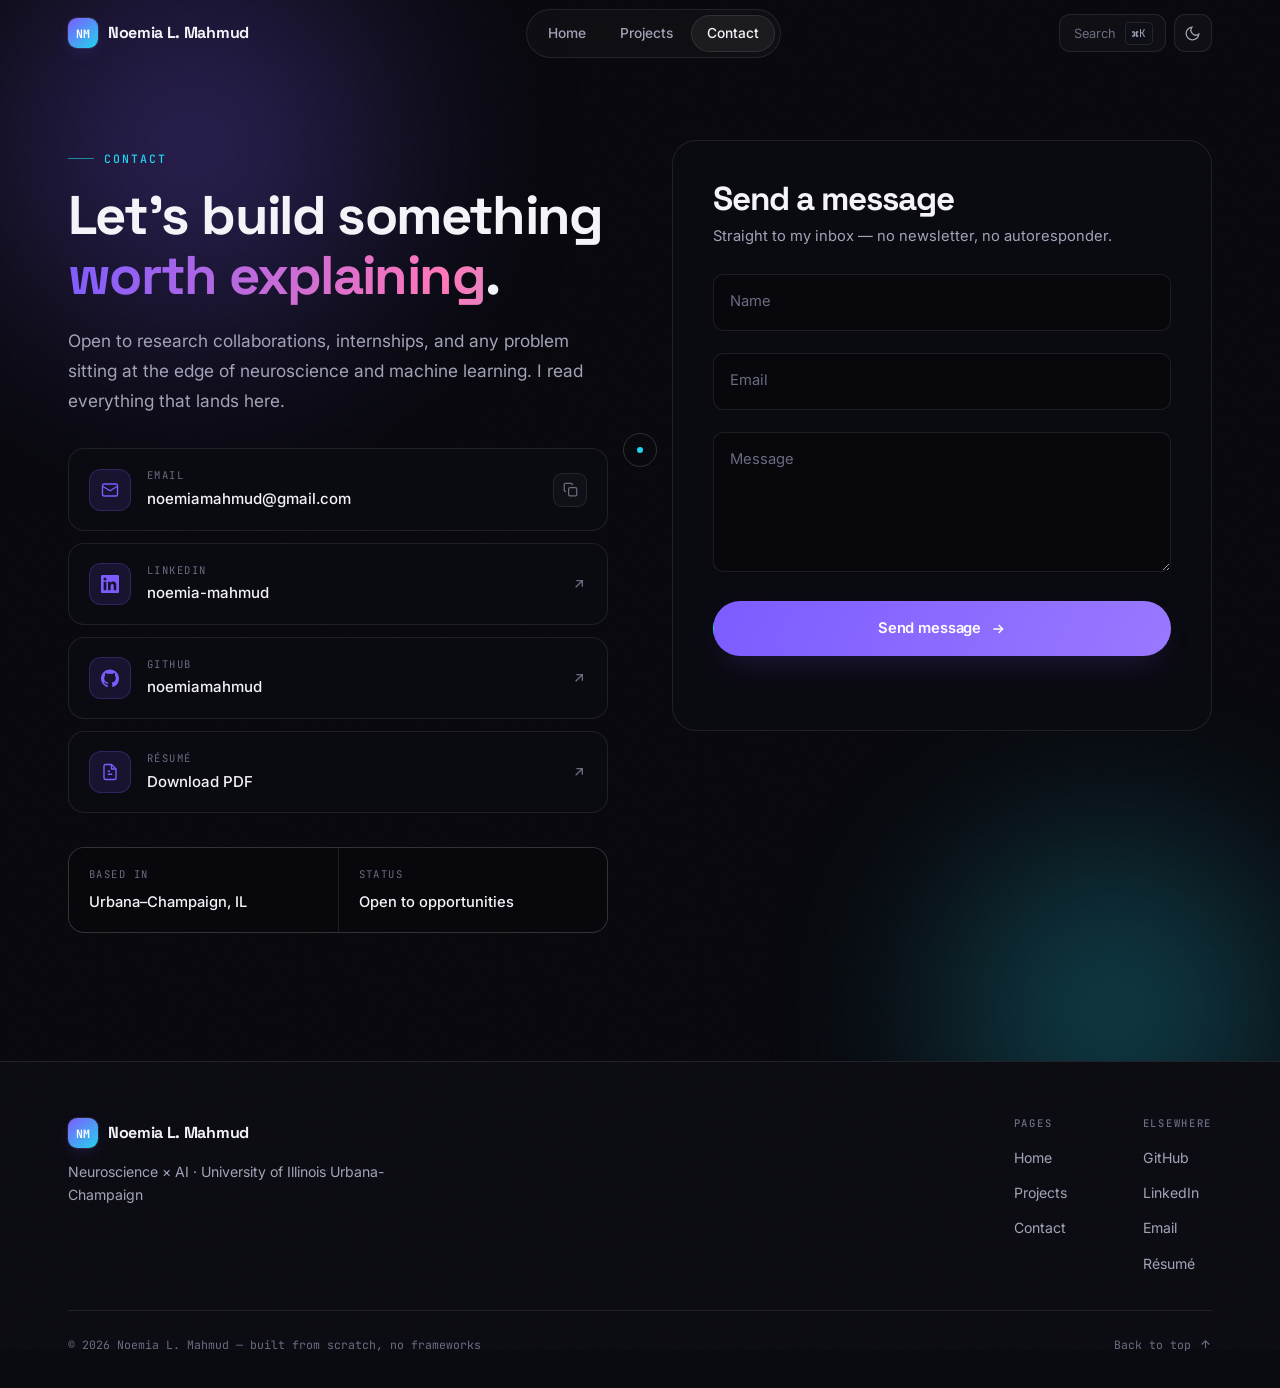
==== commit fe542114: "Update resume link to the latest PDF Swaps all 6 references: hero button, contact card, the footer o" ====
--- a/contact.html
+++ b/contact.html
@@ -120,7 +120,7 @@
                 </span>
               </a>
 
-              <a href="https://drive.google.com/file/d/1a5KK6eg_4d5hkI7UKKVegxdsf7iyWWrS/view?usp=sharing" target="_blank" rel="noopener noreferrer" class="contact-item" data-reveal="left">
+              <a href="https://drive.google.com/file/d/1-hcP-M_0-Olb3beNFadOHWqhC8aBBnCv/view?usp=sharing" target="_blank" rel="noopener noreferrer" class="contact-item" data-reveal="left">
                 <span class="ci-icon">
                   <svg viewBox="0 0 24 24" fill="none" stroke="currentColor" stroke-width="1.8"><path d="M14 2H6a2 2 0 0 0-2 2v16a2 2 0 0 0 2 2h12a2 2 0 0 0 2-2V8z"/><path d="M14 2v6h6M9 15h6M9 11h3"/></svg>
                 </span>
@@ -197,7 +197,7 @@
               <li><a href="https://github.com/noemiamahmud" target="_blank" rel="noopener noreferrer">GitHub</a></li>
               <li><a href="https://www.linkedin.com/in/noemia-mahmud-71b5b82b6/" target="_blank" rel="noopener noreferrer">LinkedIn</a></li>
               <li><a href="mailto:noemiamahmud@gmail.com">Email</a></li>
-              <li><a href="https://drive.google.com/file/d/1a5KK6eg_4d5hkI7UKKVegxdsf7iyWWrS/view?usp=sharing" target="_blank" rel="noopener noreferrer">Résumé</a></li>
+              <li><a href="https://drive.google.com/file/d/1-hcP-M_0-Olb3beNFadOHWqhC8aBBnCv/view?usp=sharing" target="_blank" rel="noopener noreferrer">Résumé</a></li>
             </ul>
           </div>
         </div>
--- a/styles.css
+++ b/styles.css
@@ -1044,47 +1044,6 @@
   align-items: start;
 }
 
-.portrait {
-  position: relative;
-  border-radius: var(--r-lg);
-  overflow: hidden;
-  border: 1px solid var(--line);
-  background: var(--bg-2);
-  aspect-ratio: 4 / 5;
-  isolation: isolate;
-}
-.portrait img {
-  width: 100%; height: 100%;
-  object-fit: cover;
-  filter: saturate(0.9) contrast(1.03);
-  transition: transform 0.9s var(--e-out), filter 0.6s;
-}
-.portrait:hover img { transform: scale(1.05); filter: saturate(1.05) contrast(1.06); }
-.portrait::after {
-  content: "";
-  position: absolute;
-  inset: 0;
-  background: linear-gradient(160deg, transparent 40%, color-mix(in srgb, var(--a1) 26%, transparent));
-  mix-blend-mode: overlay;
-  pointer-events: none;
-}
-.portrait-badge {
-  position: absolute;
-  left: 14px; bottom: 14px;
-  z-index: 2;
-  display: flex;
-  align-items: center;
-  gap: 9px;
-  padding: 9px 15px;
-  border-radius: 999px;
-  background: rgba(8, 8, 14, 0.62);
-  backdrop-filter: blur(14px);
-  border: 1px solid rgba(255, 255, 255, 0.14);
-  color: #fff;
-  font-family: var(--f-mono);
-  font-size: 0.7rem;
-  letter-spacing: 0.06em;
-}
 
 .about-facts {
   display: grid;
@@ -1109,6 +1068,221 @@
   margin-bottom: 6px;
 }
 .about-facts dd { font-size: 0.92rem; font-weight: 500; }
+
+/* ===== 10b. WORK CONSTELLATION =====
+   Nodes are real projects and roles; edges mean shared technology.
+   Positions are written to transforms by JS each frame; the canvas draws
+   only the edges underneath. */
+.workgraph {
+  position: relative;
+  width: 100%;
+  max-width: 470px;
+  aspect-ratio: 4 / 5;
+  margin-inline: auto;
+  user-select: none;
+  /* somewhere for the glow to live */
+  background:
+    radial-gradient(circle at 50% 50%,
+      color-mix(in srgb, var(--a1) 13%, transparent) 0%,
+      color-mix(in srgb, var(--a2) 6%, transparent) 34%,
+      transparent 68%);
+}
+.wg-canvas {
+  position: absolute;
+  inset: 0;
+  width: 100%;
+  height: 100%;
+  z-index: 1;
+}
+
+.wg-hub {
+  position: absolute;
+  left: 50%; top: 50%;
+  transform: translate(-50%, -50%);
+  z-index: 2;
+  display: grid;
+  place-items: center;
+  width: 152px; height: 152px;
+  border-radius: 50%;
+  border: 1px solid var(--line-2);
+  background:
+    radial-gradient(circle at 50% 45%,
+      color-mix(in srgb, var(--a1) 16%, transparent) 0%,
+      color-mix(in srgb, var(--bg-1) 92%, transparent) 62%,
+      var(--bg-1) 100%);
+  box-shadow:
+    0 0 0 calc(7px + var(--flash, 0) * 6px) color-mix(in srgb, var(--a1) calc(8% + var(--flash, 0) * 14%), transparent),
+    0 22px 50px -18px rgba(0, 0, 0, 0.75);
+  transition: box-shadow 0.25s linear;
+  will-change: box-shadow;
+}
+
+/* ---- split brain mark ---- */
+.brainmark { width: 100%; height: 100%; overflow: visible; }
+.brainmark path,
+.brainmark line,
+.brainmark circle { vector-effect: non-scaling-stroke; }
+
+.bm-ring {
+  fill: none;
+  stroke: var(--line-2);
+  stroke-width: 1;
+  stroke-dasharray: 3 7;
+  transform-origin: 50% 50%;
+  animation: bmSpin 26s linear infinite;
+}
+.bm-shell { stroke-width: 1.4; }
+.bm-shell--organic { stroke: color-mix(in srgb, var(--a2) 75%, transparent); }
+.bm-shell--circuit { stroke: color-mix(in srgb, var(--a1) 75%, transparent); }
+
+/* Permanent structure — always readable as a brain, never mid-draw. */
+.bm-struct use {
+  fill: none;
+  stroke-width: 1.4;
+  stroke-linecap: round;
+  stroke-linejoin: round;
+  opacity: 0.45;
+}
+.bm-struct--organic use { stroke: var(--a2); }
+.bm-struct--circuit use { stroke: var(--a1); }
+
+/* Signal travelling along that structure. */
+.bm-spark use {
+  fill: none;
+  stroke-width: 2.4;
+  stroke-linecap: round;
+  stroke-linejoin: round;
+  stroke-dasharray: 12 88;      /* pathLength is normalised to 100 */
+  stroke-dashoffset: 100;
+  animation: bmSpark 2.8s linear infinite;
+}
+.bm-spark--organic use { stroke: var(--a2); }
+.bm-spark--circuit use { stroke: var(--a1); }
+.bm-spark use:nth-child(2) { animation-delay: 0.7s; }
+.bm-spark use:nth-child(3) { animation-delay: 1.4s; }
+.bm-spark use:nth-child(4) { animation-delay: 2.1s; }
+.bm-spark--circuit use { animation-duration: 2.4s; }
+
+.bm-nodes circle {
+  fill: var(--a1);
+  transform-origin: center;
+  transform-box: fill-box;
+  animation: bmPulse 2.6s var(--e-io) infinite;
+}
+.bm-nodes circle:nth-child(2) { animation-delay: 0.65s; }
+.bm-nodes circle:nth-child(3) { animation-delay: 1.3s; }
+.bm-nodes circle:nth-child(4) { animation-delay: 1.95s; }
+.bm-vias circle { fill: var(--a1); opacity: 0.5; }
+
+.bm-seam {
+  stroke: var(--line-2);
+  stroke-width: 1;
+  stroke-dasharray: 2 4;
+}
+
+@keyframes bmSpin { to { transform: rotate(360deg); } }
+@keyframes bmSpark { to { stroke-dashoffset: 0; } }
+@keyframes bmPulse {
+  0%, 100% { opacity: 0.35; transform: scale(1); }
+  50%      { opacity: 1;    transform: scale(1.5); }
+}
+
+@media (prefers-reduced-motion: reduce) {
+  .bm-ring, .bm-nodes circle { animation: none; }
+  .bm-spark { display: none; }
+  .bm-struct use { opacity: 0.85; }
+}
+
+.wg-node {
+  position: absolute;
+  left: 0; top: 0;
+  z-index: 3;
+  display: inline-flex;
+  align-items: center;
+  gap: 7px;
+  padding: 7px 13px;
+  border-radius: 999px;
+  border: 1px solid color-mix(in srgb, var(--n) calc(22% + var(--flash, 0) * 55%), var(--line));
+  background:
+    linear-gradient(180deg,
+      color-mix(in srgb, var(--n) calc(7% + var(--flash, 0) * 12%), transparent),
+      transparent),
+    color-mix(in srgb, var(--bg-1) 84%, transparent);
+  backdrop-filter: blur(10px);
+  -webkit-backdrop-filter: blur(10px);
+  box-shadow:
+    0 0 calc(10px + var(--flash, 0) * 26px) calc(var(--flash, 0) * -2px)
+      color-mix(in srgb, var(--n) calc(18% + var(--flash, 0) * 52%), transparent),
+    0 6px 18px -10px rgba(0, 0, 0, 0.7);
+  font-size: 0.73rem;
+  font-weight: 500;
+  color: var(--tx-2);
+  white-space: nowrap;
+  cursor: pointer;
+  will-change: transform, opacity;
+  transition: color 0.25s, opacity 0.35s;
+}
+.wg-node i {
+  width: 6px; height: 6px;
+  border-radius: 50%;
+  background: var(--n, var(--a1));
+  flex-shrink: 0;
+  box-shadow: 0 0 calc(6px + var(--flash, 0) * 12px) var(--n, var(--a1));
+  transform: scale(calc(1 + var(--flash, 0) * 0.45));
+}
+.wg-node:hover,
+.wg-node:focus-visible,
+.wg-node.is-lit {
+  color: var(--tx);
+  border-color: var(--n, var(--a1));
+  box-shadow:
+    0 0 26px -4px color-mix(in srgb, var(--n, var(--a1)) 55%, transparent),
+    0 0 0 4px color-mix(in srgb, var(--n, var(--a1)) 12%, transparent);
+}
+.wg-node.is-dim { opacity: 0.26 !important; }
+
+/* Legend under the graph */
+.wg-key {
+  display: flex;
+  flex-wrap: wrap;
+  justify-content: center;
+  gap: 8px 18px;
+  margin-top: 18px;
+}
+.wg-key span {
+  display: inline-flex;
+  align-items: center;
+  gap: 7px;
+  font-family: var(--f-mono);
+  font-size: 0.62rem;
+  letter-spacing: 0.09em;
+  text-transform: uppercase;
+  color: var(--tx-3);
+}
+.wg-key i {
+  width: 6px; height: 6px;
+  border-radius: 50%;
+  opacity: 0.55;
+  will-change: transform, opacity;
+}
+.wg-hint {
+  margin-top: 8px;
+  text-align: center;
+  font-family: var(--f-mono);
+  font-size: 0.62rem;
+  letter-spacing: 0.06em;
+  color: var(--tx-3);
+  opacity: 0.75;
+}
+
+@media (max-width: 1024px) {
+  .workgraph { max-width: 420px; }
+}
+@media (max-width: 480px) {
+  .workgraph { max-width: 340px; }
+  .wg-hub { width: 112px; height: 112px; }
+  .wg-node { font-size: 0.66rem; padding: 5px 9px; gap: 5px; }
+}
 
 /* ===== 11. TIMELINE ===== */
 .timeline { position: relative; }
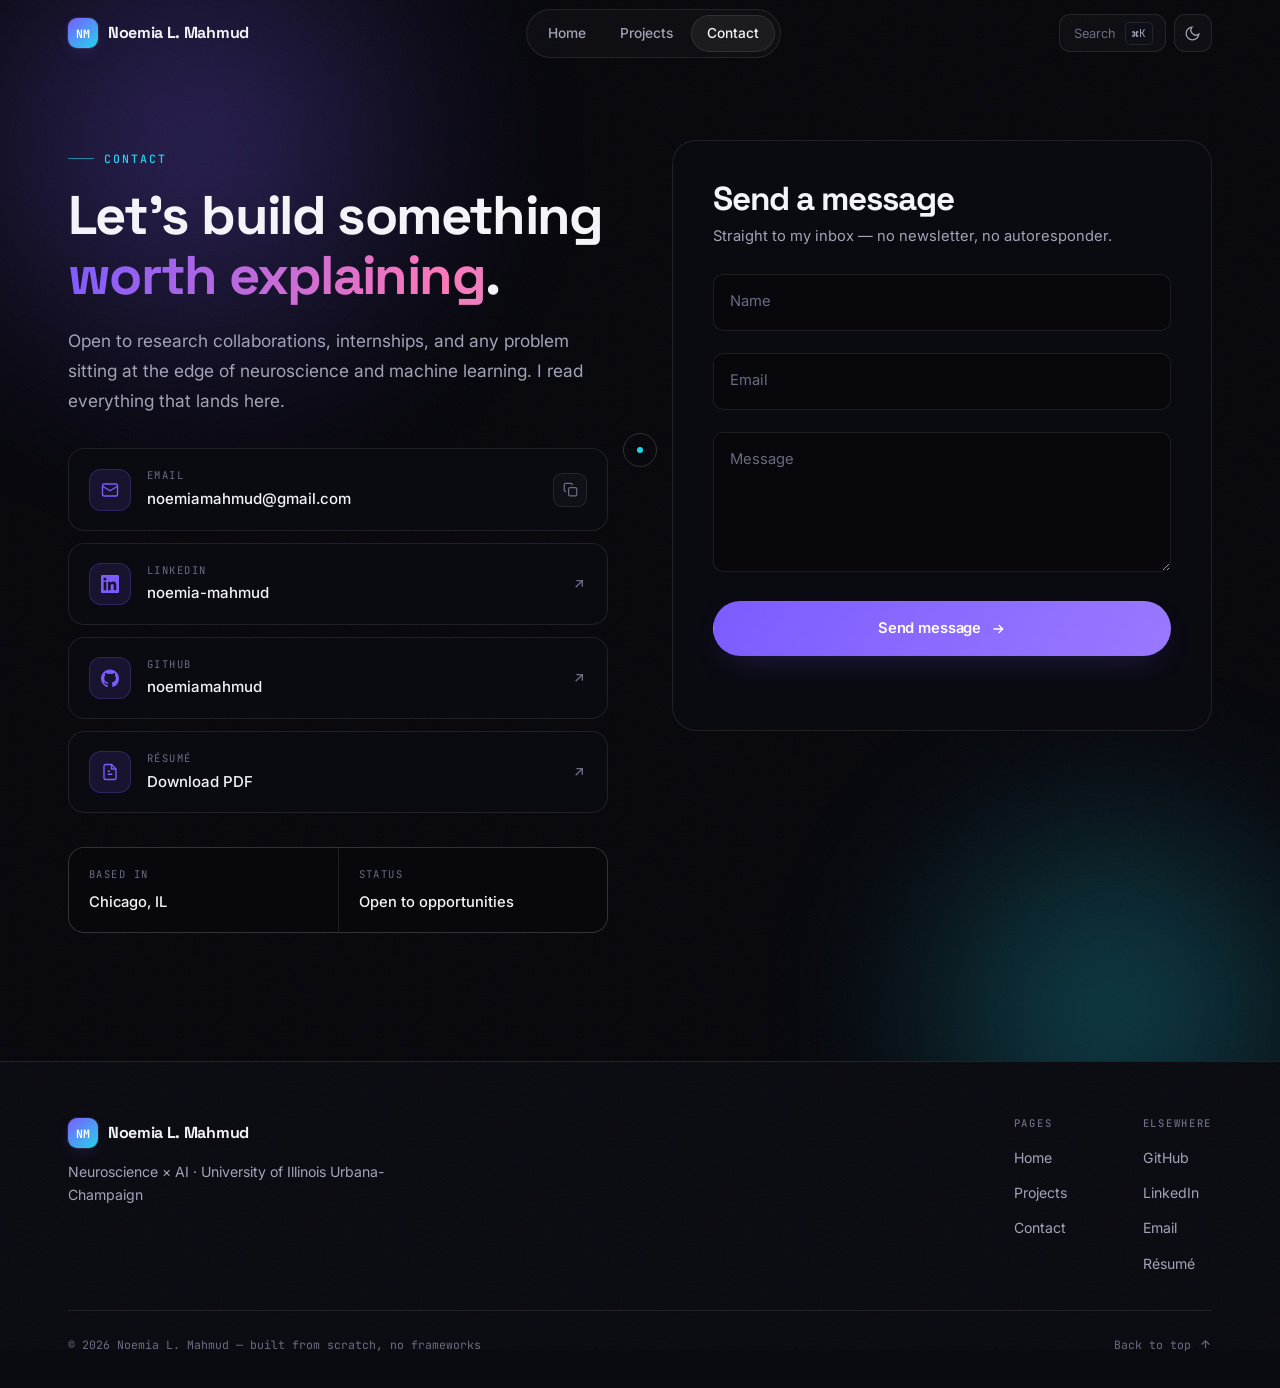
==== commit b20bc8f8: "Correct location: based in Chicago, not Champaign Only the 'Based in' field on the contact page clai" ====
--- a/contact.html
+++ b/contact.html
@@ -135,7 +135,7 @@
             </div>
 
             <dl class="about-facts" data-reveal>
-              <div><dt>Based in</dt><dd>Urbana–Champaign, IL</dd></div>
+              <div><dt>Based in</dt><dd>Chicago, IL</dd></div>
               <div><dt>Status</dt><dd>Open to opportunities</dd></div>
             </dl>
           </div>
